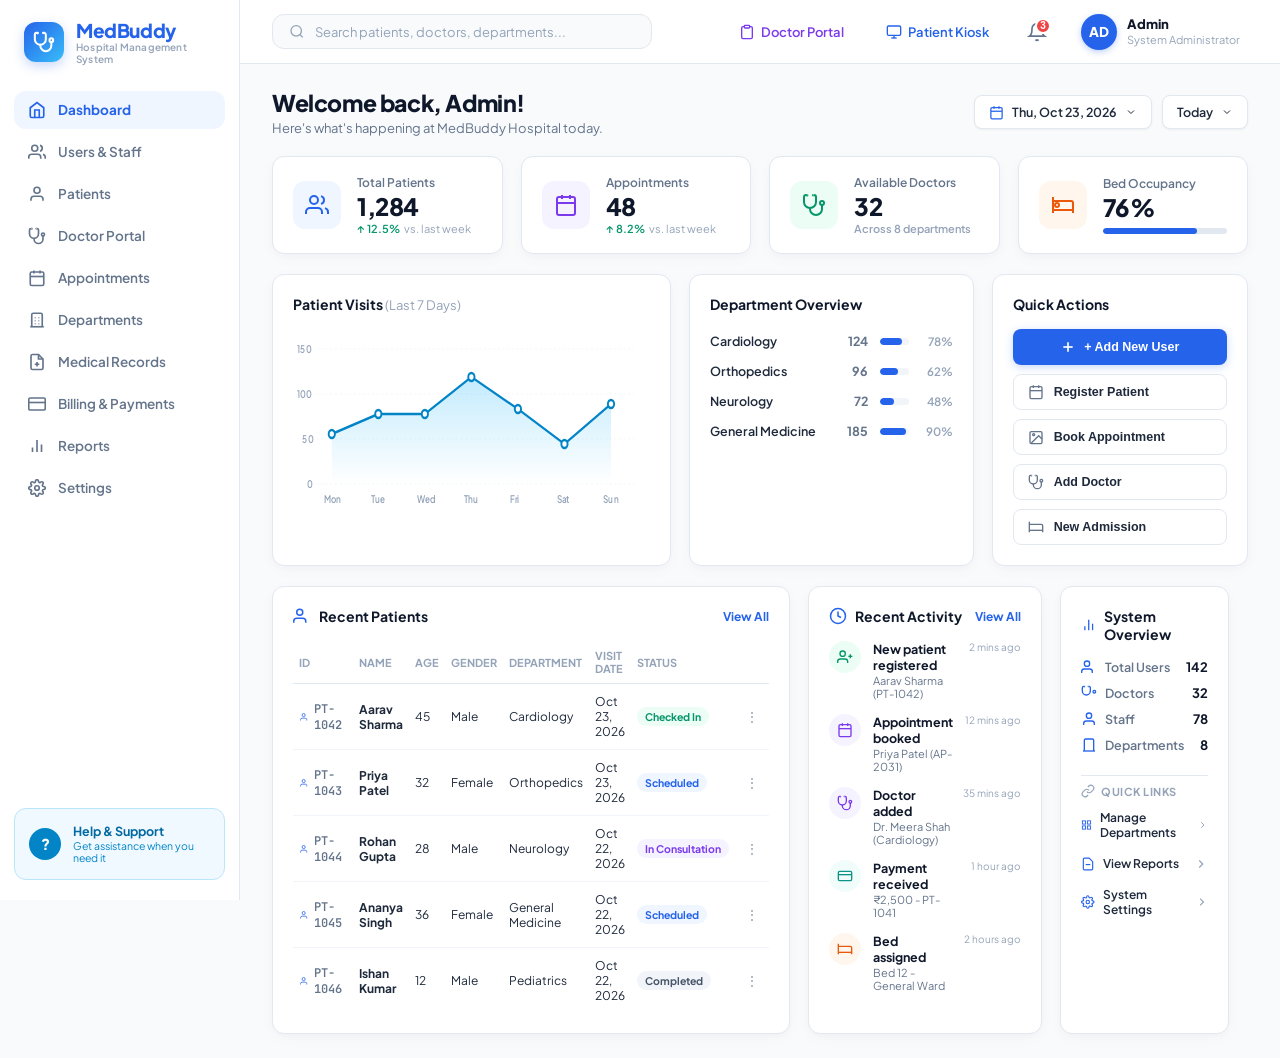
==== admin.html @ 756b8601 "Add files via upload" ====
<!DOCTYPE html>
<html lang="en">
<head>
  <meta charset="UTF-8">
  <meta name="viewport" content="width=device-width, initial-scale=1.0">
  <title>MedBuddy - Hospital Management System | Admin Dashboard</title>
  <link rel="preconnect" href="https://fonts.googleapis.com">
  <link rel="preconnect" href="https://fonts.gstatic.com" crossorigin>
  <link href="https://fonts.googleapis.com/css2?family=Plus+Jakarta+Sans:wght@400;500;600;700;800&family=JetBrains+Mono:wght@500;600&display=swap" rel="stylesheet">
  <link rel="stylesheet" href="admin.css">
</head>
<body>

  <!-- ==========================================================================
       Left Navigation Sidebar
       ========================================================================== -->
  <aside class="admin-sidebar">
    <div>
      <!-- Brand Logo Header -->
      <a href="login.html" class="admin-brand" style="text-decoration: none; color: inherit;" title="Return to Portal Login">
        <div class="brand-logo-box">
          <svg viewBox="0 0 24 24" fill="none" stroke="currentColor" stroke-width="2.2" stroke-linecap="round" stroke-linejoin="round">
            <path d="M4.8 2.3A.3.3 0 1 0 5 2H4a2 2 0 0 0-2 2v5a6 6 0 0 0 6 6v0a6 6 0 0 0 6-6V4a2 2 0 0 0-2-2h-1a.2.2 0 1 0 .3.3"></path>
            <path d="M8 15v1a6 6 0 0 0 6 6v0a6 6 0 0 0 6-6v-4"></path>
            <circle cx="20" cy="10" r="2"></circle>
          </svg>
        </div>
        <div class="brand-text">
          <h1>MedBuddy</h1>
          <p>Hospital Management System</p>
        </div>
      </a>

      <!-- Navigation Links -->
      <ul class="sidebar-nav-list">
        <li>
          <a href="#" class="sidebar-nav-item active">
            <svg viewBox="0 0 24 24" fill="none" stroke="currentColor">
              <path d="M3 9l9-7 9 7v11a2 2 0 0 1-2 2H5a2 2 0 0 1-2-2z"></path>
              <polyline points="9 22 9 12 15 12 15 22"></polyline>
            </svg>
            <span>Dashboard</span>
          </a>
        </li>
        <li>
          <a href="#" class="sidebar-nav-item" onclick="openQuickModal('addUser')">
            <svg viewBox="0 0 24 24" fill="none" stroke="currentColor">
              <path d="M17 21v-2a4 4 0 0 0-4-4H5a4 4 0 0 0-4 4v2"></path>
              <circle cx="9" cy="7" r="4"></circle>
              <path d="M23 21v-2a4 4 0 0 0-3-3.87"></path>
              <path d="M16 3.13a4 4 0 0 1 0 7.75"></path>
            </svg>
            <span>Users & Staff</span>
          </a>
        </li>
        <li>
          <a href="#" class="sidebar-nav-item" onclick="openQuickModal('registerPatient')">
            <svg viewBox="0 0 24 24" fill="none" stroke="currentColor">
              <path d="M20 21v-2a4 4 0 0 0-4-4H8a4 4 0 0 0-4 4v2"></path>
              <circle cx="12" cy="7" r="4"></circle>
            </svg>
            <span>Patients</span>
          </a>
        </li>
        <li>
          <a href="doctor.html" class="sidebar-nav-item" title="Open Doctor Clinical Workspace">
            <svg viewBox="0 0 24 24" fill="none" stroke="currentColor">
              <path d="M4.8 2.3A.3.3 0 1 0 5 2H4a2 2 0 0 0-2 2v5a6 6 0 0 0 6 6v0a6 6 0 0 0 6-6V4a2 2 0 0 0-2-2h-1a.2.2 0 1 0 .3.3"></path>
              <path d="M8 15v1a6 6 0 0 0 6 6v0a6 6 0 0 0 6-6v-4"></path>
              <circle cx="20" cy="10" r="2"></circle>
            </svg>
            <span>Doctor Portal</span>
          </a>
        </li>
        <li>
          <a href="#" class="sidebar-nav-item" onclick="openQuickModal('bookAppointment')">
            <svg viewBox="0 0 24 24" fill="none" stroke="currentColor">
              <rect x="3" y="4" width="18" height="18" rx="2" ry="2"></rect>
              <line x1="16" y1="2" x2="16" y2="6"></line>
              <line x1="8" y1="2" x2="8" y2="6"></line>
              <line x1="3" y1="10" x2="21" y2="10"></line>
            </svg>
            <span>Appointments</span>
          </a>
        </li>
        <li>
          <a href="#" class="sidebar-nav-item">
            <svg viewBox="0 0 24 24" fill="none" stroke="currentColor">
              <path d="M3 21h18"></path>
              <path d="M5 21V5a2 2 0 0 1 2-2h10a2 2 0 0 1 2 2v16"></path>
              <path d="M9 9h1"></path>
              <path d="M9 13h1"></path>
              <path d="M9 17h1"></path>
              <path d="M14 9h1"></path>
              <path d="M14 13h1"></path>
              <path d="M14 17h1"></path>
            </svg>
            <span>Departments</span>
          </a>
        </li>
        <li>
          <a href="#" class="sidebar-nav-item">
            <svg viewBox="0 0 24 24" fill="none" stroke="currentColor">
              <path d="M14 2H6a2 2 0 0 0-2 2v16a2 2 0 0 0 2 2h12a2 2 0 0 0 2-2V8z"></path>
              <polyline points="14 2 14 8 20 8"></polyline>
              <line x1="12" y1="18" x2="12" y2="12"></line>
              <line x1="9" y1="15" x2="15" y2="15"></line>
            </svg>
            <span>Medical Records</span>
          </a>
        </li>
        <li>
          <a href="#" class="sidebar-nav-item">
            <svg viewBox="0 0 24 24" fill="none" stroke="currentColor">
              <rect x="1" y="4" width="22" height="16" rx="2" ry="2"></rect>
              <line x1="1" y1="10" x2="23" y2="10"></line>
            </svg>
            <span>Billing & Payments</span>
          </a>
        </li>
        <li>
          <a href="#" class="sidebar-nav-item">
            <svg viewBox="0 0 24 24" fill="none" stroke="currentColor">
              <line x1="18" y1="20" x2="18" y2="10"></line>
              <line x1="12" y1="20" x2="12" y2="4"></line>
              <line x1="6" y1="20" x2="6" y2="14"></line>
            </svg>
            <span>Reports</span>
          </a>
        </li>
        <li>
          <a href="#" class="sidebar-nav-item">
            <svg viewBox="0 0 24 24" fill="none" stroke="currentColor">
              <circle cx="12" cy="12" r="3"></circle>
              <path d="M19.4 15a1.65 1.65 0 0 0 .33 1.82l.06.06a2 2 0 0 1 0 2.83 2 2 0 0 1-2.83 0l-.06-.06a1.65 1.65 0 0 0-1.82-.33 1.65 1.65 0 0 0-1 1.51V21a2 2 0 0 1-2 2 2 2 0 0 1-2-2v-.09A1.65 1.65 0 0 0 9 19.4a1.65 1.65 0 0 0-1.82.33l-.06.06a2 2 0 0 1-2.83 0 2 2 0 0 1 0-2.83l.06-.06a1.65 1.65 0 0 0 .33-1.82 1.65 1.65 0 0 0-1.51-1H3a2 2 0 0 1-2-2 2 2 0 0 1 2-2h.09A1.65 1.65 0 0 0 4.6 9a1.65 1.65 0 0 0-.33-1.82l-.06-.06a2 2 0 0 1 0-2.83 2 2 0 0 1 2.83 0l.06.06a1.65 1.65 0 0 0 1.82.33H9a1.65 1.65 0 0 0 1-1.51V3a2 2 0 0 1 2-2 2 2 0 0 1 2 2v.09a1.65 1.65 0 0 0 1 1.51 1.65 1.65 0 0 0 1.82-.33l.06-.06a2 2 0 0 1 2.83 0 2 2 0 0 1 0 2.83l-.06.06a1.65 1.65 0 0 0-.33 1.82V9a1.65 1.65 0 0 0 1.51 1H21a2 2 0 0 1 2 2 2 2 0 0 1-2 2h-.09a1.65 1.65 0 0 0-1.51 1z"></path>
            </svg>
            <span>Settings</span>
          </a>
        </li>
      </ul>
    </div>

    <!-- Bottom Help & Support Card -->
    <div class="sidebar-help-card" onclick="showToast('Help Desk connected. Support available 24/7.')">
      <div class="help-icon-circle">?</div>
      <div class="help-text">
        <h4>Help & Support</h4>
        <p>Get assistance when you need it</p>
      </div>
    </div>
  </aside>

  <!-- ==========================================================================
       Main Dashboard Content Area
       ========================================================================== -->
  <div class="admin-main-wrapper">

    <!-- Top Sticky Header Bar -->
    <header class="admin-header">
      <!-- Search Input -->
      <div class="header-search-bar">
        <svg viewBox="0 0 24 24" fill="none" stroke="currentColor" stroke-width="2">
          <circle cx="11" cy="11" r="8"></circle>
          <line x1="21" y1="21" x2="16.65" y2="16.65"></line>
        </svg>
        <input type="text" class="header-search-input" id="headerSearchInput" placeholder="Search patients, doctors, departments...">
      </div>

      <!-- Right Header Actions -->
      <div class="header-right-actions">
        <!-- Doctor Portal Link -->
        <a href="doctor.html" class="notification-bell-btn" style="width: auto; padding: 0 12px; gap: 6px; border-radius: 8px; text-decoration: none; font-size: 13px; font-weight: 600; color: #7c3aed;" title="Switch to Doctor Clinical Workspace">
          <svg width="16" height="16" viewBox="0 0 24 24" fill="none" stroke="currentColor" stroke-width="2">
            <path stroke-linecap="round" stroke-linejoin="round" d="M16 4h2a2 2 0 0 1 2 2v14a2 2 0 0 1-2 2H6a2 2 0 0 1-2-2V6a2 2 0 0 1 2-2h2"></path>
            <rect x="8" y="2" width="8" height="4" rx="1" ry="1"></rect>
          </svg>
          <span>Doctor Portal</span>
        </a>

        <!-- Patient Kiosk Link -->
        <a href="index.html" class="notification-bell-btn" style="width: auto; padding: 0 12px; gap: 6px; border-radius: 8px; text-decoration: none; font-size: 13px; font-weight: 600; color: #2563eb;" title="Switch to Patient Smart Triage Kiosk">
          <svg width="16" height="16" viewBox="0 0 24 24" fill="none" stroke="currentColor" stroke-width="2">
            <rect x="2" y="3" width="20" height="14" rx="2" ry="2"></rect>
            <line x1="8" y1="21" x2="16" y2="21"></line>
            <line x1="12" y1="17" x2="12" y2="21"></line>
          </svg>
          <span>Patient Kiosk</span>
        </a>

        <!-- Notification Bell -->
        <button class="notification-bell-btn" title="3 New Hospital Notifications" onclick="showToast('You have 3 unread emergency hospital alerts.')">
          <svg width="20" height="20" viewBox="0 0 24 24" fill="none" stroke="currentColor" stroke-width="2">
            <path d="M18 8A6 6 0 0 0 6 8c0 7-3 9-3 9h18s-3-2-3-9"></path>
            <path d="M13.73 21a2 2 0 0 1-3.46 0"></path>
          </svg>
          <span class="bell-badge">3</span>
        </button>

        <!-- Admin Profile Pill -->
        <div class="admin-profile-pill" id="adminProfilePill" onclick="toggleProfileDropdown()">
          <div class="admin-avatar">AD</div>
          <div class="admin-profile-info">
            <div class="admin-name">Admin</div>
            <div class="admin-role">System Administrator</div>
          </div>

          <!-- Profile Dropdown Menu -->
          <div class="profile-dropdown-menu" id="profileDropdownMenu">
            <div class="dropdown-item" onclick="launchPatientKiosk()">
              <svg width="15" height="15" viewBox="0 0 24 24" fill="none" stroke="#2563eb" stroke-width="2">
                <rect x="2" y="3" width="20" height="14" rx="2" ry="2"></rect>
                <line x1="8" y1="21" x2="16" y2="21"></line>
                <line x1="12" y1="17" x2="12" y2="21"></line>
              </svg>
              <span>Launch Patient Kiosk</span>
            </div>
            <div class="dropdown-item" onclick="showToast('Opening Administrator Profile settings.')">
              <svg width="15" height="15" viewBox="0 0 24 24" fill="none" stroke="currentColor" stroke-width="2">
                <path d="M20 21v-2a4 4 0 0 0-4-4H8a4 4 0 0 0-4 4v2"></path>
                <circle cx="12" cy="7" r="4"></circle>
              </svg>
              <span>My Profile</span>
            </div>
            <div class="dropdown-divider"></div>
            <div class="dropdown-item" style="color: #ef4444;" onclick="logoutAdmin()">
              <svg width="15" height="15" viewBox="0 0 24 24" fill="none" stroke="#ef4444" stroke-width="2">
                <path d="M9 21H5a2 2 0 0 1-2-2V5a2 2 0 0 1 2-2h4"></path>
                <polyline points="16 17 21 12 16 7"></polyline>
                <line x1="21" y1="12" x2="9" y2="12"></line>
              </svg>
              <span>Logout</span>
            </div>
          </div>
        </div>
      </div>
    </header>

    <!-- Admin Content Canvas -->
    <main class="admin-content">

      <!-- Welcome Greeting Row -->
      <div class="welcome-banner-row">
        <div class="welcome-title-group">
          <h2>Welcome back, Admin!</h2>
          <p>Here's what's happening at MedBuddy Hospital today.</p>
        </div>

        <div class="welcome-filters">
          <div class="filter-pill" onclick="showToast('Date range selected: Thu, Oct 23, 2026')">
            <svg width="15" height="15" viewBox="0 0 24 24" fill="none" stroke="#2563eb" stroke-width="2">
              <rect x="3" y="4" width="18" height="18" rx="2" ry="2"></rect>
              <line x1="16" y1="2" x2="16" y2="6"></line>
              <line x1="8" y1="2" x2="8" y2="6"></line>
              <line x1="3" y1="10" x2="21" y2="10"></line>
            </svg>
            <span>Thu, Oct 23, 2026</span>
            <svg width="12" height="12" viewBox="0 0 24 24" fill="none" stroke="currentColor" stroke-width="2">
              <polyline points="6 9 12 15 18 9"></polyline>
            </svg>
          </div>

          <div class="filter-pill" onclick="showToast('Filtered view: Today')">
            <span>Today</span>
            <svg width="12" height="12" viewBox="0 0 24 24" fill="none" stroke="currentColor" stroke-width="2">
              <polyline points="6 9 12 15 18 9"></polyline>
            </svg>
          </div>
        </div>
      </div>

      <!-- ======================================================================
           Row 1: 4 Top KPI Metric Cards
           ====================================================================== -->
      <section class="metrics-cards-grid">
        <!-- Metric Card 1: Total Patients -->
        <div class="metric-card">
          <div class="metric-icon-box blue">
            <svg viewBox="0 0 24 24" fill="none" stroke="currentColor" stroke-width="2">
              <path d="M17 21v-2a4 4 0 0 0-4-4H5a4 4 0 0 0-4 4v2"></path>
              <circle cx="9" cy="7" r="4"></circle>
              <path d="M23 21v-2a4 4 0 0 0-3-3.87"></path>
              <path d="M16 3.13a4 4 0 0 1 0 7.75"></path>
            </svg>
          </div>
          <div class="metric-info">
            <div class="metric-label">Total Patients</div>
            <div class="metric-value">1,284</div>
            <div class="metric-sub positive">
              <span>↑ 12.5%</span>
              <span style="color: var(--text-dim); font-weight: normal;">vs. last week</span>
            </div>
          </div>
        </div>

        <!-- Metric Card 2: Appointments -->
        <div class="metric-card">
          <div class="metric-icon-box purple">
            <svg viewBox="0 0 24 24" fill="none" stroke="currentColor" stroke-width="2">
              <rect x="3" y="4" width="18" height="18" rx="2" ry="2"></rect>
              <line x1="16" y1="2" x2="16" y2="6"></line>
              <line x1="8" y1="2" x2="8" y2="6"></line>
              <line x1="3" y1="10" x2="21" y2="10"></line>
            </svg>
          </div>
          <div class="metric-info">
            <div class="metric-label">Appointments</div>
            <div class="metric-value">48</div>
            <div class="metric-sub positive">
              <span>↑ 8.2%</span>
              <span style="color: var(--text-dim); font-weight: normal;">vs. last week</span>
            </div>
          </div>
        </div>

        <!-- Metric Card 3: Available Doctors -->
        <div class="metric-card">
          <div class="metric-icon-box green">
            <svg viewBox="0 0 24 24" fill="none" stroke="currentColor" stroke-width="2">
              <path d="M4.8 2.3A.3.3 0 1 0 5 2H4a2 2 0 0 0-2 2v5a6 6 0 0 0 6 6v0a6 6 0 0 0 6-6V4a2 2 0 0 0-2-2h-1a.2.2 0 1 0 .3.3"></path>
              <path d="M8 15v1a6 6 0 0 0 6 6v0a6 6 0 0 0 6-6v-4"></path>
              <circle cx="20" cy="10" r="2"></circle>
            </svg>
          </div>
          <div class="metric-info">
            <div class="metric-label">Available Doctors</div>
            <div class="metric-value">32</div>
            <div class="metric-sub neutral">
              <span>Across 8 departments</span>
            </div>
          </div>
        </div>

        <!-- Metric Card 4: Bed Occupancy -->
        <div class="metric-card">
          <div class="metric-icon-box orange">
            <svg viewBox="0 0 24 24" fill="none" stroke="currentColor" stroke-width="2">
              <path d="M2 4v16"></path>
              <path d="M2 8h18a2 2 0 0 1 2 2v10"></path>
              <path d="M2 17h20"></path>
              <circle cx="6" cy="12" r="2"></circle>
            </svg>
          </div>
          <div class="metric-info">
            <div class="metric-label">Bed Occupancy</div>
            <div class="metric-value">76%</div>
            <div class="metric-progress-track">
              <div class="metric-progress-fill" style="width: 76%;"></div>
            </div>
          </div>
        </div>
      </section>

      <!-- ======================================================================
           Row 2: 3 Columns (Patient Visits Chart, Department Overview, Quick Actions)
           ====================================================================== -->
      <section class="middle-dashboard-grid">
        <!-- Column 1: Patient Visits Line Chart -->
        <div class="dashboard-card" style="position: relative;">
          <div class="card-header-row">
            <div class="card-title">Patient Visits <span style="font-weight: normal; color: var(--text-dim); font-size: 13px;">(Last 7 Days)</span></div>
          </div>

          <div class="chart-container">
            <!-- Tooltip -->
            <div id="chartTooltip" style="position: absolute; display: none; background: #0f172a; color: white; padding: 4px 8px; border-radius: 4px; font-size: 11px; font-weight: 700; pointer-events: none; z-index: 10;"></div>

            <svg class="chart-svg" viewBox="0 0 460 180" preserveAspectRatio="none">
              <defs>
                <linearGradient id="chartGradient" x1="0" y1="0" x2="0" y2="1">
                  <stop offset="0%" stop-color="#38bdf8" stop-opacity="0.3"></stop>
                  <stop offset="100%" stop-color="#38bdf8" stop-opacity="0.0"></stop>
                </linearGradient>
              </defs>

              <!-- Grid Lines -->
              <line x1="30" y1="20" x2="440" y2="20" class="chart-grid-line"></line>
              <text x="5" y="24" class="chart-axis-label">150</text>

              <line x1="30" y1="65" x2="440" y2="65" class="chart-grid-line"></line>
              <text x="5" y="69" class="chart-axis-label">100</text>

              <line x1="30" y1="110" x2="440" y2="110" class="chart-grid-line"></line>
              <text x="12" y="114" class="chart-axis-label">50</text>

              <line x1="30" y1="155" x2="440" y2="155" class="chart-grid-line"></line>
              <text x="18" y="159" class="chart-axis-label">0</text>

              <!-- Line Chart Area & Stroke -->
              <!-- Mon(50, 105), Tue(110, 85), Wed(170, 85), Thu(230, 48), Fri(290, 80), Sat(350, 115), Sun(410, 75) -->
              <path class="chart-area" d="M 50 105 L 110 85 L 170 85 L 230 48 L 290 80 L 350 115 L 410 75 L 410 155 L 50 155 Z"></path>
              <path class="chart-line" d="M 50 105 L 110 85 L 170 85 L 230 48 L 290 80 L 350 115 L 410 75"></path>

              <!-- Data Points with Hover Detection -->
              <circle class="chart-point" cx="50" cy="105" r="4" data-day="Mon" data-val="60"></circle>
              <circle class="chart-point" cx="110" cy="85" r="4" data-day="Tue" data-val="75"></circle>
              <circle class="chart-point" cx="170" cy="85" r="4" data-day="Wed" data-val="75"></circle>
              <circle class="chart-point" cx="230" cy="48" r="4" data-day="Thu" data-val="110"></circle>
              <circle class="chart-point" cx="290" cy="80" r="4" data-day="Fri" data-val="80"></circle>
              <circle class="chart-point" cx="350" cy="115" r="4" data-day="Sat" data-val="50"></circle>
              <circle class="chart-point" cx="410" cy="75" r="4" data-day="Sun" data-val="85"></circle>

              <!-- X Axis Labels -->
              <text x="40" y="174" class="chart-axis-label">Mon</text>
              <text x="100" y="174" class="chart-axis-label">Tue</text>
              <text x="160" y="174" class="chart-axis-label">Wed</text>
              <text x="220" y="174" class="chart-axis-label">Thu</text>
              <text x="280" y="174" class="chart-axis-label">Fri</text>
              <text x="340" y="174" class="chart-axis-label">Sat</text>
              <text x="400" y="174" class="chart-axis-label">Sun</text>
            </svg>
          </div>
        </div>

        <!-- Column 2: Department Overview -->
        <div class="dashboard-card">
          <div class="card-header-row">
            <div class="card-title">Department Overview</div>
          </div>
          <div class="dept-list">
            <div class="dept-item">
              <span class="dept-name">Cardiology</span>
              <span class="dept-count">124</span>
              <div class="dept-bar-track">
                <div class="dept-bar-fill" style="width: 78%;"></div>
              </div>
              <span class="dept-percent">78%</span>
            </div>
            <div class="dept-item">
              <span class="dept-name">Orthopedics</span>
              <span class="dept-count">96</span>
              <div class="dept-bar-track">
                <div class="dept-bar-fill" style="width: 62%;"></div>
              </div>
              <span class="dept-percent">62%</span>
            </div>
            <div class="dept-item">
              <span class="dept-name">Neurology</span>
              <span class="dept-count">72</span>
              <div class="dept-bar-track">
                <div class="dept-bar-fill" style="width: 48%;"></div>
              </div>
              <span class="dept-percent">48%</span>
            </div>
            <div class="dept-item">
              <span class="dept-name">General Medicine</span>
              <span class="dept-count">185</span>
              <div class="dept-bar-track">
                <div class="dept-bar-fill" style="width: 90%;"></div>
              </div>
              <span class="dept-percent">90%</span>
            </div>
          </div>
        </div>

        <!-- Column 3: Quick Actions -->
        <div class="dashboard-card">
          <div class="card-header-row">
            <div class="card-title">Quick Actions</div>
          </div>
          <div class="quick-actions-list">
            <button class="btn-action-primary" onclick="openQuickModal('addUser')">
              <svg width="16" height="16" viewBox="0 0 24 24" fill="none" stroke="currentColor" stroke-width="2.5">
                <line x1="12" y1="5" x2="12" y2="19"></line>
                <line x1="5" y1="12" x2="19" y2="12"></line>
              </svg>
              <span>+ Add New User</span>
            </button>
            <button class="btn-action-outline" onclick="openQuickModal('registerPatient')">
              <svg viewBox="0 0 24 24" fill="none" stroke="currentColor" stroke-width="2">
                <rect x="3" y="4" width="18" height="18" rx="2" ry="2"></rect>
                <line x1="16" y1="2" x2="16" y2="6"></line>
                <line x1="8" y1="2" x2="8" y2="6"></line>
                <line x1="3" y1="10" x2="21" y2="10"></line>
              </svg>
              <span>Register Patient</span>
            </button>
            <button class="btn-action-outline" onclick="openQuickModal('bookAppointment')">
              <svg viewBox="0 0 24 24" fill="none" stroke="currentColor" stroke-width="2">
                <rect x="3" y="4" width="18" height="18" rx="2" ry="2"></rect>
                <circle cx="8.5" cy="8.5" r="1.5"></circle>
                <polyline points="21 15 16 10 5 21"></polyline>
              </svg>
              <span>Book Appointment</span>
            </button>
            <button class="btn-action-outline" onclick="openQuickModal('addDoctor')">
              <svg viewBox="0 0 24 24" fill="none" stroke="currentColor" stroke-width="2">
                <path d="M4.8 2.3A.3.3 0 1 0 5 2H4a2 2 0 0 0-2 2v5a6 6 0 0 0 6 6v0a6 6 0 0 0 6-6V4a2 2 0 0 0-2-2h-1a.2.2 0 1 0 .3.3"></path>
                <path d="M8 15v1a6 6 0 0 0 6 6v0a6 6 0 0 0 6-6v-4"></path>
                <circle cx="20" cy="10" r="2"></circle>
              </svg>
              <span>Add Doctor</span>
            </button>
            <button class="btn-action-outline" onclick="openQuickModal('newAdmission')">
              <svg viewBox="0 0 24 24" fill="none" stroke="currentColor" stroke-width="2">
                <path d="M2 4v16"></path>
                <path d="M2 8h18a2 2 0 0 1 2 2v10"></path>
                <path d="M2 17h20"></path>
              </svg>
              <span>New Admission</span>
            </button>
          </div>
        </div>
      </section>

      <!-- ======================================================================
           Row 3: 3 Columns (Recent Patients Table, Recent Activity, System Overview)
           ====================================================================== -->
      <section class="bottom-dashboard-grid">
        <!-- Column 1: Recent Patients Table -->
        <div class="dashboard-card">
          <div class="card-header-row">
            <div class="card-title" style="display:flex; align-items:center; gap:8px;">
              <svg width="18" height="18" viewBox="0 0 24 24" fill="none" stroke="#2563eb" stroke-width="2">
                <path d="M17 21v-2a4 4 0 0 0-4-4H5a4 4 0 0 0-4 4v2"></path>
                <circle cx="9" cy="7" r="4"></circle>
              </svg>
              <span>Recent Patients</span>
            </div>
            <a href="#" class="card-link" onclick="showToast('Viewing all 1,284 hospital records.')">View All</a>
          </div>

          <div style="overflow-x: auto;">
            <table class="patients-table" id="recentPatientsTable">
              <thead>
                <tr>
                  <th>ID</th>
                  <th>Name</th>
                  <th>Age</th>
                  <th>Gender</th>
                  <th>Department</th>
                  <th>Visit Date</th>
                  <th>Status</th>
                  <th></th>
                </tr>
              </thead>
              <tbody>
                <tr>
                  <td>
                    <div class="patient-id-cell">
                      <svg viewBox="0 0 24 24" fill="none" stroke="currentColor" stroke-width="2">
                        <circle cx="12" cy="7" r="4"></circle>
                        <path d="M20 21v-2a4 4 0 0 0-4-4H8a4 4 0 0 0-4 4v2"></path>
                      </svg>
                      <span>PT-1042</span>
                    </div>
                  </td>
                  <td style="font-weight: 700;">Aarav Sharma</td>
                  <td>45</td>
                  <td>Male</td>
                  <td>Cardiology</td>
                  <td>Oct 23, 2026</td>
                  <td><span class="status-badge checked-in">Checked In</span></td>
                  <td><button class="table-action-dots" onclick="showToast('Actions for PT-1042 Aarav Sharma')">⋮</button></td>
                </tr>

                <tr>
                  <td>
                    <div class="patient-id-cell">
                      <svg viewBox="0 0 24 24" fill="none" stroke="currentColor" stroke-width="2">
                        <circle cx="12" cy="7" r="4"></circle>
                        <path d="M20 21v-2a4 4 0 0 0-4-4H8a4 4 0 0 0-4 4v2"></path>
                      </svg>
                      <span>PT-1043</span>
                    </div>
                  </td>
                  <td style="font-weight: 700;">Priya Patel</td>
                  <td>32</td>
                  <td>Female</td>
                  <td>Orthopedics</td>
                  <td>Oct 23, 2026</td>
                  <td><span class="status-badge scheduled">Scheduled</span></td>
                  <td><button class="table-action-dots" onclick="showToast('Actions for PT-1043 Priya Patel')">⋮</button></td>
                </tr>

                <tr>
                  <td>
                    <div class="patient-id-cell">
                      <svg viewBox="0 0 24 24" fill="none" stroke="currentColor" stroke-width="2">
                        <circle cx="12" cy="7" r="4"></circle>
                        <path d="M20 21v-2a4 4 0 0 0-4-4H8a4 4 0 0 0-4 4v2"></path>
                      </svg>
                      <span>PT-1044</span>
                    </div>
                  </td>
                  <td style="font-weight: 700;">Rohan Gupta</td>
                  <td>28</td>
                  <td>Male</td>
                  <td>Neurology</td>
                  <td>Oct 22, 2026</td>
                  <td><span class="status-badge consultation">In Consultation</span></td>
                  <td><button class="table-action-dots" onclick="showToast('Actions for PT-1044 Rohan Gupta')">⋮</button></td>
                </tr>

                <tr>
                  <td>
                    <div class="patient-id-cell">
                      <svg viewBox="0 0 24 24" fill="none" stroke="currentColor" stroke-width="2">
                        <circle cx="12" cy="7" r="4"></circle>
                        <path d="M20 21v-2a4 4 0 0 0-4-4H8a4 4 0 0 0-4 4v2"></path>
                      </svg>
                      <span>PT-1045</span>
                    </div>
                  </td>
                  <td style="font-weight: 700;">Ananya Singh</td>
                  <td>36</td>
                  <td>Female</td>
                  <td>General Medicine</td>
                  <td>Oct 22, 2026</td>
                  <td><span class="status-badge scheduled">Scheduled</span></td>
                  <td><button class="table-action-dots" onclick="showToast('Actions for PT-1045 Ananya Singh')">⋮</button></td>
                </tr>

                <tr>
                  <td>
                    <div class="patient-id-cell">
                      <svg viewBox="0 0 24 24" fill="none" stroke="currentColor" stroke-width="2">
                        <circle cx="12" cy="7" r="4"></circle>
                        <path d="M20 21v-2a4 4 0 0 0-4-4H8a4 4 0 0 0-4 4v2"></path>
                      </svg>
                      <span>PT-1046</span>
                    </div>
                  </td>
                  <td style="font-weight: 700;">Ishan Kumar</td>
                  <td>12</td>
                  <td>Male</td>
                  <td>Pediatrics</td>
                  <td>Oct 22, 2026</td>
                  <td><span class="status-badge completed">Completed</span></td>
                  <td><button class="table-action-dots" onclick="showToast('Actions for PT-1046 Ishan Kumar')">⋮</button></td>
                </tr>
              </tbody>
            </table>
          </div>
        </div>

        <!-- Column 2: Recent Activity -->
        <div class="dashboard-card">
          <div class="card-header-row">
            <div class="card-title" style="display:flex; align-items:center; gap:8px;">
              <svg width="18" height="18" viewBox="0 0 24 24" fill="none" stroke="#2563eb" stroke-width="2">
                <circle cx="12" cy="12" r="10"></circle>
                <polyline points="12 6 12 12 16 14"></polyline>
              </svg>
              <span>Recent Activity</span>
            </div>
            <a href="#" class="card-link" onclick="showToast('Loading full system activity audit log.')">View All</a>
          </div>

          <div class="activity-feed-list">
            <!-- Event 1 -->
            <div class="activity-feed-item">
              <div class="activity-icon-circle green">
                <svg viewBox="0 0 24 24" fill="none" stroke="currentColor" stroke-width="2">
                  <path d="M16 21v-2a4 4 0 0 0-4-4H5a4 4 0 0 0-4 4v2"></path>
                  <circle cx="8.5" cy="7" r="4"></circle>
                  <line x1="20" y1="8" x2="20" y2="14"></line>
                  <line x1="23" y1="11" x2="17" y2="11"></line>
                </svg>
              </div>
              <div class="activity-details">
                <div class="activity-action-title">New patient registered</div>
                <div class="activity-subtext">Aarav Sharma (PT-1042)</div>
              </div>
              <div class="activity-time">2 mins ago</div>
            </div>

            <!-- Event 2 -->
            <div class="activity-feed-item">
              <div class="activity-icon-circle purple">
                <svg viewBox="0 0 24 24" fill="none" stroke="currentColor" stroke-width="2">
                  <rect x="3" y="4" width="18" height="18" rx="2" ry="2"></rect>
                  <line x1="16" y1="2" x2="16" y2="6"></line>
                  <line x1="8" y1="2" x2="8" y2="6"></line>
                  <line x1="3" y1="10" x2="21" y2="10"></line>
                </svg>
              </div>
              <div class="activity-details">
                <div class="activity-action-title">Appointment booked</div>
                <div class="activity-subtext">Priya Patel (AP-2031)</div>
              </div>
              <div class="activity-time">12 mins ago</div>
            </div>

            <!-- Event 3 -->
            <div class="activity-feed-item">
              <div class="activity-icon-circle purple">
                <svg viewBox="0 0 24 24" fill="none" stroke="currentColor" stroke-width="2">
                  <path d="M4.8 2.3A.3.3 0 1 0 5 2H4a2 2 0 0 0-2 2v5a6 6 0 0 0 6 6v0a6 6 0 0 0 6-6V4a2 2 0 0 0-2-2h-1a.2.2 0 1 0 .3.3"></path>
                  <path d="M8 15v1a6 6 0 0 0 6 6v0a6 6 0 0 0 6-6v-4"></path>
                  <circle cx="20" cy="10" r="2"></circle>
                </svg>
              </div>
              <div class="activity-details">
                <div class="activity-action-title">Doctor added</div>
                <div class="activity-subtext">Dr. Meera Shah (Cardiology)</div>
              </div>
              <div class="activity-time">35 mins ago</div>
            </div>

            <!-- Event 4 -->
            <div class="activity-feed-item">
              <div class="activity-icon-circle teal">
                <svg viewBox="0 0 24 24" fill="none" stroke="currentColor" stroke-width="2">
                  <rect x="2" y="5" width="20" height="14" rx="2"></rect>
                  <line x1="2" y1="10" x2="22" y2="10"></line>
                </svg>
              </div>
              <div class="activity-details">
                <div class="activity-action-title">Payment received</div>
                <div class="activity-subtext">₹2,500 - PT-1041</div>
              </div>
              <div class="activity-time">1 hour ago</div>
            </div>

            <!-- Event 5 -->
            <div class="activity-feed-item">
              <div class="activity-icon-circle orange">
                <svg viewBox="0 0 24 24" fill="none" stroke="currentColor" stroke-width="2">
                  <path d="M2 4v16"></path>
                  <path d="M2 8h18a2 2 0 0 1 2 2v10"></path>
                  <path d="M2 17h20"></path>
                </svg>
              </div>
              <div class="activity-details">
                <div class="activity-action-title">Bed assigned</div>
                <div class="activity-subtext">Bed 12 - General Ward</div>
              </div>
              <div class="activity-time">2 hours ago</div>
            </div>
          </div>
        </div>

        <!-- Column 3: System Overview -->
        <div class="dashboard-card">
          <div class="card-header-row">
            <div class="card-title" style="display:flex; align-items:center; gap:8px;">
              <svg width="18" height="18" viewBox="0 0 24 24" fill="none" stroke="#2563eb" stroke-width="2">
                <line x1="18" y1="20" x2="18" y2="10"></line>
                <line x1="12" y1="20" x2="12" y2="4"></line>
                <line x1="6" y1="20" x2="6" y2="14"></line>
              </svg>
              <span>System Overview</span>
            </div>
          </div>

          <div class="system-metrics-list">
            <div class="system-metric-row">
              <div class="system-metric-label">
                <svg viewBox="0 0 24 24" fill="none" stroke="currentColor" stroke-width="2">
                  <path d="M17 21v-2a4 4 0 0 0-4-4H5a4 4 0 0 0-4 4v2"></path>
                  <circle cx="9" cy="7" r="4"></circle>
                </svg>
                <span>Total Users</span>
              </div>
              <div class="system-metric-val">142</div>
            </div>

            <div class="system-metric-row">
              <div class="system-metric-label">
                <svg viewBox="0 0 24 24" fill="none" stroke="currentColor" stroke-width="2">
                  <path d="M4.8 2.3A.3.3 0 1 0 5 2H4a2 2 0 0 0-2 2v5a6 6 0 0 0 6 6v0a6 6 0 0 0 6-6V4a2 2 0 0 0-2-2h-1a.2.2 0 1 0 .3.3"></path>
                  <circle cx="20" cy="10" r="2"></circle>
                </svg>
                <span>Doctors</span>
              </div>
              <div class="system-metric-val">32</div>
            </div>

            <div class="system-metric-row">
              <div class="system-metric-label">
                <svg viewBox="0 0 24 24" fill="none" stroke="currentColor" stroke-width="2">
                  <path d="M20 21v-2a4 4 0 0 0-4-4H8a4 4 0 0 0-4 4v2"></path>
                  <circle cx="12" cy="7" r="4"></circle>
                </svg>
                <span>Staff</span>
              </div>
              <div class="system-metric-val">78</div>
            </div>

            <div class="system-metric-row">
              <div class="system-metric-label">
                <svg viewBox="0 0 24 24" fill="none" stroke="currentColor" stroke-width="2">
                  <path d="M3 21h18"></path>
                  <path d="M5 21V5a2 2 0 0 1 2-2h10a2 2 0 0 1 2 2v16"></path>
                </svg>
                <span>Departments</span>
              </div>
              <div class="system-metric-val">8</div>
            </div>
          </div>

          <div class="system-divider"></div>

          <!-- Quick Links -->
          <div class="quick-links-group">
            <div class="quick-links-title">
              <svg viewBox="0 0 24 24" fill="none" stroke="currentColor" stroke-width="2">
                <path d="M10 13a5 5 0 0 0 7.54.54l3-3a5 5 0 0 0-7.07-7.07l-1.72 1.71"></path>
                <path d="M14 11a5 5 0 0 0-7.54-.54l-3 3a5 5 0 0 0 7.07 7.07l1.71-1.71"></path>
              </svg>
              <span>Quick Links</span>
            </div>

            <div class="quick-link-row" onclick="showToast('Navigating to Department Management...')">
              <div style="display:flex; align-items:center; gap:8px;">
                <svg width="15" height="15" viewBox="0 0 24 24" fill="none" stroke="#2563eb" stroke-width="2">
                  <rect x="3" y="3" width="7" height="7"></rect>
                  <rect x="14" y="3" width="7" height="7"></rect>
                  <rect x="14" y="14" width="7" height="7"></rect>
                  <rect x="3" y="14" width="7" height="7"></rect>
                </svg>
                <span>Manage Departments</span>
              </div>
              <svg viewBox="0 0 24 24" fill="none" stroke="currentColor" stroke-width="2">
                <polyline points="9 18 15 12 9 6"></polyline>
              </svg>
            </div>

            <div class="quick-link-row" onclick="showToast('Generating clinical audit reports...')">
              <div style="display:flex; align-items:center; gap:8px;">
                <svg width="15" height="15" viewBox="0 0 24 24" fill="none" stroke="#2563eb" stroke-width="2">
                  <path d="M14 2H6a2 2 0 0 0-2 2v16a2 2 0 0 0 2 2h12a2 2 0 0 0 2-2V8z"></path>
                  <line x1="16" y1="13" x2="8" y2="13"></line>
                </svg>
                <span>View Reports</span>
              </div>
              <svg viewBox="0 0 24 24" fill="none" stroke="currentColor" stroke-width="2">
                <polyline points="9 18 15 12 9 6"></polyline>
              </svg>
            </div>

            <div class="quick-link-row" onclick="showToast('Opening MedBuddy System Settings...')">
              <div style="display:flex; align-items:center; gap:8px;">
                <svg width="15" height="15" viewBox="0 0 24 24" fill="none" stroke="#2563eb" stroke-width="2">
                  <circle cx="12" cy="12" r="3"></circle>
                  <path d="M19.4 15a1.65 1.65 0 0 0 .33 1.82l.06.06a2 2 0 0 1 0 2.83 2 2 0 0 1-2.83 0l-.06-.06a1.65 1.65 0 0 0-1.82-.33 1.65 1.65 0 0 0-1 1.51V21a2 2 0 0 1-2 2 2 2 0 0 1-2-2v-.09A1.65 1.65 0 0 0 9 19.4a1.65 1.65 0 0 0-1.82.33l-.06.06a2 2 0 0 1-2.83 0 2 2 0 0 1 0-2.83l.06-.06a1.65 1.65 0 0 0 .33-1.82 1.65 1.65 0 0 0-1.51-1H3a2 2 0 0 1-2-2 2 2 0 0 1 2-2h.09A1.65 1.65 0 0 0 4.6 9a1.65 1.65 0 0 0-.33-1.82l-.06-.06a2 2 0 0 1 0-2.83 2 2 0 0 1 2.83 0l.06.06a1.65 1.65 0 0 0 1.82.33H9a1.65 1.65 0 0 0 1-1.51V3a2 2 0 0 1 2-2 2 2 0 0 1 2 2v.09a1.65 1.65 0 0 0 1 1.51 1.65 1.65 0 0 0 1.82-.33l.06-.06a2 2 0 0 1 2.83 0 2 2 0 0 1 0 2.83l-.06.06a1.65 1.65 0 0 0-.33 1.82V9a1.65 1.65 0 0 0 1.51 1H21a2 2 0 0 1 2 2 2 2 0 0 1-2 2h-.09a1.65 1.65 0 0 0-1.51 1z"></path>
                </svg>
                <span>System Settings</span>
              </div>
              <svg viewBox="0 0 24 24" fill="none" stroke="currentColor" stroke-width="2">
                <polyline points="9 18 15 12 9 6"></polyline>
              </svg>
            </div>
          </div>
        </div>
      </section>
    </main>
  </div>

  <!-- ==========================================================================
       Interactive Quick Action Modal
       ========================================================================== -->
  <div class="admin-modal-overlay" id="quickActionModal">
    <div class="admin-modal-card">
      <div class="admin-modal-header">
        <h3 id="quickModalTitle">Quick Action</h3>
        <button class="admin-modal-close" onclick="closeQuickModal()">✕</button>
      </div>
      <div class="admin-modal-body">
        <div id="quickModalDynamicFields"></div>
        <div style="display:flex; justify-content:flex-end; gap:10px; margin-top:10px;">
          <button style="background:transparent; border:1px solid #e2e8f0; padding:8px 16px; border-radius:6px; cursor:pointer;" onclick="closeQuickModal()">Cancel</button>
          <button class="btn-action-primary" style="padding:8px 18px;" onclick="submitQuickAction()">Save & Record</button>
        </div>
      </div>
    </div>
  </div>

  <!-- Toast Container -->
  <div id="adminToastContainer" style="position:fixed; bottom:24px; right:24px; z-index:200; display:flex; flex-direction:column; gap:8px;"></div>

  <!-- Interactive JavaScript Engine -->
  <script src="admin.js"></script>
</body>
</html>
---- admin.css ----
/* ==========================================================================
   MedBuddy Hospital Management System - Admin Dashboard Styling
   Pixel-accurate styling matching the modern clinical white theme
   ========================================================================== */

:root {
  --bg-page: #f8fafc;
  --bg-card: #ffffff;
  --bg-sidebar: #ffffff;
  --bg-hover: #f1f5f9;

  --color-primary: #2563eb;
  --color-primary-light: #eff6ff;
  --color-primary-hover: #1d4ed8;

  --color-purple: #7c3aed;
  --color-purple-light: #f5f3ff;

  --color-emerald: #059669;
  --color-emerald-light: #ecfdf5;

  --color-orange: #ea580c;
  --color-orange-light: #fff7ed;

  --color-teal: #0d9488;
  --color-teal-light: #f0fdfa;

  --text-title: #0f172a;
  --text-main: #1e293b;
  --text-muted: #64748b;
  --text-dim: #94a3b8;

  --border-color: #e2e8f0;
  --border-light: #f1f5f9;

  --radius-sm: 8px;
  --radius-md: 12px;
  --radius-lg: 16px;
  --radius-full: 9999px;

  --shadow-subtle: 0 1px 3px rgba(15, 23, 42, 0.04), 0 1px 2px rgba(15, 23, 42, 0.02);
  --shadow-card: 0 4px 16px -2px rgba(15, 23, 42, 0.04), 0 2px 6px -1px rgba(15, 23, 42, 0.02);
  --shadow-hover: 0 10px 25px -3px rgba(15, 23, 42, 0.08);

  --transition: all 0.2s cubic-bezier(0.4, 0, 0.2, 1);
}

* {
  box-sizing: border-box;
  margin: 0;
  padding: 0;
}

body {
  font-family: 'Plus Jakarta Sans', -apple-system, BlinkMacSystemFont, sans-serif;
  background-color: var(--bg-page);
  color: var(--text-main);
  min-height: 100vh;
  display: flex;
  overflow-x: hidden;
}

/* ==========================================================================
   Left Navigation Sidebar
   ========================================================================== */
.admin-sidebar {
  width: 240px;
  background-color: var(--bg-sidebar);
  border-right: 1px solid var(--border-color);
  display: flex;
  flex-direction: column;
  justify-content: space-between;
  padding: 20px 14px;
  position: fixed;
  top: 0;
  bottom: 0;
  left: 0;
  z-index: 40;
}

.admin-brand {
  display: flex;
  align-items: center;
  gap: 12px;
  padding: 0 10px 20px 10px;
}
.brand-logo-box {
  width: 40px;
  height: 40px;
  border-radius: var(--radius-md);
  background: linear-gradient(135deg, #2563eb, #38bdf8);
  display: flex;
  align-items: center;
  justify-content: center;
  box-shadow: 0 4px 12px rgba(37, 99, 235, 0.25);
  flex-shrink: 0;
}
.brand-logo-box svg {
  width: 22px;
  height: 22px;
  stroke: white;
}
.brand-text h1 {
  font-size: 19px;
  font-weight: 800;
  color: var(--color-primary);
  line-height: 1.1;
  letter-spacing: -0.4px;
}
.brand-text p {
  font-size: 10px;
  font-weight: 600;
  color: var(--text-dim);
  letter-spacing: 0.2px;
}

.sidebar-nav-list {
  list-style: none;
  display: flex;
  flex-direction: column;
  gap: 4px;
  margin-top: 6px;
}
.sidebar-nav-item {
  display: flex;
  align-items: center;
  gap: 12px;
  padding: 10px 14px;
  border-radius: var(--radius-md);
  color: var(--text-muted);
  font-size: 13.5px;
  font-weight: 600;
  cursor: pointer;
  transition: var(--transition);
  text-decoration: none;
}
.sidebar-nav-item:hover {
  background-color: var(--bg-hover);
  color: var(--text-title);
  transform: translateX(2px);
}
.sidebar-nav-item.active {
  background-color: var(--color-primary-light);
  color: var(--color-primary);
  font-weight: 700;
}
.sidebar-nav-item svg {
  width: 18px;
  height: 18px;
  stroke-width: 2.2;
}

.sidebar-help-card {
  background: #f0f9ff;
  border: 1px solid #bae6fd;
  border-radius: var(--radius-md);
  padding: 14px;
  display: flex;
  align-items: center;
  gap: 12px;
  cursor: pointer;
  transition: var(--transition);
}
.sidebar-help-card:hover {
  background: #e0f2fe;
}
.help-icon-circle {
  width: 32px;
  height: 32px;
  border-radius: 50%;
  background: #0284c7;
  color: white;
  display: flex;
  align-items: center;
  justify-content: center;
  font-weight: 800;
  font-size: 15px;
  flex-shrink: 0;
}
.help-text h4 {
  font-size: 12.5px;
  font-weight: 700;
  color: #0369a1;
}
.help-text p {
  font-size: 10.5px;
  color: #0284c7;
  line-height: 1.2;
  margin-top: 1px;
}

/* ==========================================================================
   Admin Main Wrapper
   ========================================================================== */
.admin-main-wrapper {
  margin-left: 240px;
  flex: 1;
  display: flex;
  flex-direction: column;
  min-height: 100vh;
}

/* Top Header Bar */
.admin-header {
  background-color: var(--bg-sidebar);
  border-bottom: 1px solid var(--border-color);
  height: 64px;
  display: flex;
  align-items: center;
  justify-content: space-between;
  padding: 0 32px;
  position: sticky;
  top: 0;
  z-index: 30;
}

.header-search-bar {
  display: flex;
  align-items: center;
  gap: 10px;
  background: var(--bg-page);
  border: 1px solid var(--border-color);
  border-radius: var(--radius-md);
  padding: 8px 16px;
  width: 380px;
  transition: var(--transition);
}
.header-search-bar:focus-within {
  border-color: var(--color-primary);
  background: #ffffff;
  box-shadow: 0 0 0 3px rgba(37, 99, 235, 0.1);
}
.header-search-bar svg {
  width: 17px;
  height: 17px;
  color: var(--text-dim);
}
.header-search-input {
  border: none;
  background: transparent;
  outline: none;
  font-family: inherit;
  font-size: 13px;
  color: var(--text-main);
  width: 100%;
}
.header-search-input::placeholder {
  color: var(--text-dim);
}

.header-right-actions {
  display: flex;
  align-items: center;
  gap: 18px;
}

.notification-bell-btn {
  position: relative;
  background: transparent;
  border: none;
  cursor: pointer;
  color: var(--text-muted);
  width: 36px;
  height: 36px;
  border-radius: 50%;
  display: flex;
  align-items: center;
  justify-content: center;
  transition: var(--transition);
}
.notification-bell-btn:hover {
  background: var(--bg-hover);
  color: var(--text-title);
}
.bell-badge {
  position: absolute;
  top: 4px;
  right: 4px;
  background: #ef4444;
  color: white;
  font-size: 10px;
  font-weight: 800;
  width: 16px;
  height: 16px;
  border-radius: 50%;
  display: flex;
  align-items: center;
  justify-content: center;
  border: 2px solid white;
}

.admin-profile-pill {
  display: flex;
  align-items: center;
  gap: 10px;
  cursor: pointer;
  padding: 4px 8px;
  border-radius: var(--radius-full);
  transition: var(--transition);
  position: relative;
}
.admin-profile-pill:hover {
  background: var(--bg-hover);
}
.admin-avatar {
  width: 36px;
  height: 36px;
  border-radius: 50%;
  background: var(--color-primary);
  color: white;
  font-weight: 800;
  font-size: 13.5px;
  display: flex;
  align-items: center;
  justify-content: center;
  box-shadow: 0 2px 6px rgba(37, 99, 235, 0.3);
}
.admin-profile-info {
  text-align: left;
}
.admin-name {
  font-size: 13px;
  font-weight: 800;
  color: var(--text-title);
  line-height: 1.2;
}
.admin-role {
  font-size: 11px;
  color: var(--text-dim);
}

/* Profile Dropdown Menu */
.profile-dropdown-menu {
  position: absolute;
  top: 100%;
  right: 0;
  margin-top: 8px;
  background: #ffffff;
  border: 1px solid var(--border-color);
  border-radius: var(--radius-md);
  width: 200px;
  box-shadow: var(--shadow-hover);
  display: none;
  flex-direction: column;
  padding: 6px;
  z-index: 50;
}
.profile-dropdown-menu.open {
  display: flex;
}
.dropdown-item {
  padding: 8px 12px;
  font-size: 12.5px;
  font-weight: 600;
  color: var(--text-main);
  border-radius: var(--radius-sm);
  display: flex;
  align-items: center;
  gap: 8px;
  text-decoration: none;
  cursor: pointer;
}
.dropdown-item:hover {
  background: var(--bg-hover);
  color: var(--color-primary);
}
.dropdown-divider {
  height: 1px;
  background: var(--border-color);
  margin: 4px 0;
}

/* ==========================================================================
   Admin Dashboard Content Canvas
   ========================================================================== */
.admin-content {
  padding: 24px 32px;
  display: flex;
  flex-direction: column;
  gap: 20px;
}

/* Welcome Section */
.welcome-banner-row {
  display: flex;
  align-items: center;
  justify-content: space-between;
}
.welcome-title-group h2 {
  font-size: 23px;
  font-weight: 800;
  color: var(--text-title);
  letter-spacing: -0.4px;
}
.welcome-title-group p {
  font-size: 13px;
  color: var(--text-muted);
  margin-top: 3px;
}

.welcome-filters {
  display: flex;
  align-items: center;
  gap: 10px;
}
.filter-pill {
  background: #ffffff;
  border: 1px solid var(--border-color);
  border-radius: var(--radius-sm);
  padding: 8px 14px;
  font-size: 12.5px;
  font-weight: 600;
  color: var(--text-main);
  display: flex;
  align-items: center;
  gap: 8px;
  cursor: pointer;
  box-shadow: var(--shadow-subtle);
  transition: var(--transition);
}
.filter-pill:hover {
  border-color: var(--color-primary);
}

/* ==========================================================================
   Row 1: 4 Top KPI Metric Cards
   ========================================================================== */
.metrics-cards-grid {
  display: grid;
  grid-template-columns: repeat(4, 1fr);
  gap: 18px;
}

.metric-card {
  background: #ffffff;
  border: 1px solid var(--border-color);
  border-radius: var(--radius-md);
  padding: 18px 20px;
  display: flex;
  align-items: center;
  gap: 16px;
  box-shadow: var(--shadow-card);
  transition: var(--transition);
}
.metric-card:hover {
  transform: translateY(-2px);
  box-shadow: var(--shadow-hover);
}

.metric-icon-box {
  width: 48px;
  height: 48px;
  border-radius: var(--radius-md);
  display: flex;
  align-items: center;
  justify-content: center;
  flex-shrink: 0;
}
.metric-icon-box svg {
  width: 24px;
  height: 24px;
}
.metric-icon-box.blue {
  background: var(--color-primary-light);
  color: var(--color-primary);
}
.metric-icon-box.purple {
  background: var(--color-purple-light);
  color: var(--color-purple);
}
.metric-icon-box.green {
  background: var(--color-emerald-light);
  color: var(--color-emerald);
}
.metric-icon-box.orange {
  background: var(--color-orange-light);
  color: var(--color-orange);
}

.metric-info {
  flex: 1;
}
.metric-label {
  font-size: 12px;
  font-weight: 600;
  color: var(--text-muted);
}
.metric-value {
  font-size: 24px;
  font-weight: 800;
  color: var(--text-title);
  letter-spacing: -0.5px;
  margin: 1px 0;
}
.metric-sub {
  font-size: 11px;
  font-weight: 600;
  display: flex;
  align-items: center;
  gap: 4px;
}
.metric-sub.positive {
  color: var(--color-emerald);
}
.metric-sub.neutral {
  color: var(--text-dim);
}

/* Bed occupancy progress bar */
.metric-progress-track {
  width: 100%;
  height: 6px;
  background: #e2e8f0;
  border-radius: var(--radius-full);
  overflow: hidden;
  margin-top: 6px;
}
.metric-progress-fill {
  height: 100%;
  background: var(--color-primary);
  border-radius: var(--radius-full);
}

/* ==========================================================================
   Row 2: 3 Columns (Patient Visits Chart, Department Overview, Quick Actions)
   ========================================================================== */
.middle-dashboard-grid {
  display: grid;
  grid-template-columns: 1.4fr 1fr 0.9fr;
  gap: 18px;
}

.dashboard-card {
  background: #ffffff;
  border: 1px solid var(--border-color);
  border-radius: var(--radius-md);
  padding: 20px;
  box-shadow: var(--shadow-card);
  display: flex;
  flex-direction: column;
}
.card-header-row {
  display: flex;
  align-items: center;
  justify-content: space-between;
  margin-bottom: 16px;
}
.card-title {
  font-size: 14px;
  font-weight: 700;
  color: var(--text-title);
}

/* Patient Visits Line Chart */
.chart-container {
  position: relative;
  width: 100%;
  height: 180px;
}
.chart-svg {
  width: 100%;
  height: 100%;
  overflow: visible;
}
.chart-grid-line {
  stroke: #f1f5f9;
  stroke-dasharray: 3,3;
}
.chart-axis-label {
  font-size: 10.5px;
  fill: #94a3b8;
  font-weight: 600;
}
.chart-line {
  fill: none;
  stroke: #0284c7;
  stroke-width: 2.5;
  stroke-linecap: round;
  stroke-linejoin: round;
}
.chart-area {
  fill: url(#chartGradient);
}
.chart-point {
  fill: #ffffff;
  stroke: #0284c7;
  stroke-width: 2.5;
  cursor: pointer;
  transition: var(--transition);
}
.chart-point:hover {
  r: 6;
  fill: #0284c7;
  stroke: #ffffff;
}

/* Department Overview List */
.dept-list {
  display: flex;
  flex-direction: column;
  gap: 14px;
  margin-top: 4px;
}
.dept-item {
  display: flex;
  align-items: center;
  gap: 12px;
}
.dept-name {
  width: 110px;
  font-size: 12.5px;
  font-weight: 600;
  color: var(--text-main);
  white-space: nowrap;
}
.dept-count {
  width: 36px;
  font-size: 12.5px;
  font-weight: 700;
  color: var(--text-muted);
  text-align: right;
}
.dept-bar-track {
  flex: 1;
  height: 7px;
  background: #f1f5f9;
  border-radius: var(--radius-full);
  overflow: hidden;
}
.dept-bar-fill {
  height: 100%;
  background: var(--color-primary);
  border-radius: var(--radius-full);
}
.dept-percent {
  width: 32px;
  font-size: 11.5px;
  font-weight: 600;
  color: var(--text-dim);
  text-align: right;
}

/* Quick Actions Stack */
.quick-actions-list {
  display: flex;
  flex-direction: column;
  gap: 9px;
}
.btn-action-primary {
  background: var(--color-primary);
  color: white;
  border: none;
  border-radius: var(--radius-sm);
  padding: 10px 14px;
  font-size: 12.5px;
  font-weight: 700;
  display: flex;
  align-items: center;
  justify-content: center;
  gap: 8px;
  cursor: pointer;
  transition: var(--transition);
  box-shadow: 0 2px 8px rgba(37, 99, 235, 0.25);
}
.btn-action-primary:hover {
  background: var(--color-primary-hover);
}

.btn-action-outline {
  background: #ffffff;
  color: var(--text-main);
  border: 1px solid var(--border-color);
  border-radius: var(--radius-sm);
  padding: 9px 14px;
  font-size: 12.5px;
  font-weight: 600;
  display: flex;
  align-items: center;
  gap: 10px;
  cursor: pointer;
  transition: var(--transition);
}
.btn-action-outline:hover {
  border-color: var(--color-primary);
  color: var(--color-primary);
  background: var(--bg-hover);
}
.btn-action-outline svg {
  width: 16px;
  height: 16px;
  color: var(--text-muted);
}
.btn-action-outline:hover svg {
  color: var(--color-primary);
}

/* ==========================================================================
   Row 3: 3 Columns (Recent Patients Table, Recent Activity, System Overview)
   ========================================================================== */
.bottom-dashboard-grid {
  display: grid;
  grid-template-columns: 1.4fr 1fr 0.9fr;
  gap: 18px;
}

.card-link {
  font-size: 12px;
  font-weight: 700;
  color: var(--color-primary);
  text-decoration: none;
  cursor: pointer;
}
.card-link:hover {
  text-decoration: underline;
}

/* Recent Patients Table */
.patients-table {
  width: 100%;
  border-collapse: collapse;
  font-size: 12px;
}
.patients-table th {
  text-align: left;
  padding: 8px 6px;
  font-size: 11px;
  font-weight: 700;
  color: var(--text-dim);
  text-transform: uppercase;
  border-bottom: 1px solid var(--border-color);
}
.patients-table td {
  padding: 10px 6px;
  color: var(--text-main);
  border-bottom: 1px solid var(--border-light);
  vertical-align: middle;
}
.patients-table tr:last-child td {
  border-bottom: none;
}
.patients-table tr:hover td {
  background-color: #fafbfc;
}

.patient-id-cell {
  display: flex;
  align-items: center;
  gap: 6px;
  font-family: 'JetBrains Mono', monospace;
  font-weight: 600;
  color: var(--text-muted);
}
.patient-id-cell svg {
  width: 14px;
  height: 14px;
  color: var(--color-primary);
}

.status-badge {
  font-size: 10.5px;
  font-weight: 700;
  padding: 3px 8px;
  border-radius: var(--radius-full);
  display: inline-block;
  white-space: nowrap;
}
.status-badge.checked-in {
  background: var(--color-emerald-light);
  color: var(--color-emerald);
}
.status-badge.scheduled {
  background: var(--color-primary-light);
  color: var(--color-primary);
}
.status-badge.consultation {
  background: var(--color-purple-light);
  color: var(--color-purple);
}
.status-badge.completed {
  background: #f1f5f9;
  color: #475569;
}

.table-action-dots {
  background: transparent;
  border: none;
  color: var(--text-dim);
  cursor: pointer;
  font-size: 14px;
  padding: 2px 4px;
  border-radius: 4px;
}
.table-action-dots:hover {
  color: var(--text-title);
  background: var(--bg-hover);
}

/* Recent Activity Feed */
.activity-feed-list {
  display: flex;
  flex-direction: column;
  gap: 14px;
}
.activity-feed-item {
  display: flex;
  align-items: flex-start;
  gap: 12px;
}
.activity-icon-circle {
  width: 32px;
  height: 32px;
  border-radius: 50%;
  display: flex;
  align-items: center;
  justify-content: center;
  flex-shrink: 0;
}
.activity-icon-circle svg {
  width: 16px;
  height: 16px;
}
.activity-icon-circle.green { background: var(--color-emerald-light); color: var(--color-emerald); }
.activity-icon-circle.purple { background: var(--color-purple-light); color: var(--color-purple); }
.activity-icon-circle.teal { background: var(--color-teal-light); color: var(--color-teal); }
.activity-icon-circle.orange { background: var(--color-orange-light); color: var(--color-orange); }

.activity-details {
  flex: 1;
}
.activity-action-title {
  font-size: 12.5px;
  font-weight: 700;
  color: var(--text-title);
}
.activity-subtext {
  font-size: 11px;
  color: var(--text-muted);
  margin-top: 1px;
}
.activity-time {
  font-size: 10px;
  color: var(--text-dim);
  white-space: nowrap;
}

/* System Overview Stack */
.system-metrics-list {
  display: flex;
  flex-direction: column;
  gap: 10px;
  margin-bottom: 14px;
}
.system-metric-row {
  display: flex;
  align-items: center;
  justify-content: space-between;
  font-size: 12.5px;
}
.system-metric-label {
  display: flex;
  align-items: center;
  gap: 8px;
  color: var(--text-muted);
  font-weight: 600;
}
.system-metric-label svg {
  width: 16px;
  height: 16px;
  color: var(--color-primary);
}
.system-metric-val {
  font-size: 13px;
  font-weight: 700;
  color: var(--text-title);
}

.system-divider {
  height: 1px;
  background: var(--border-color);
  margin: 8px 0;
}

.quick-links-group {
  display: flex;
  flex-direction: column;
  gap: 8px;
}
.quick-links-title {
  font-size: 11px;
  font-weight: 700;
  color: var(--text-dim);
  text-transform: uppercase;
  letter-spacing: 0.5px;
  display: flex;
  align-items: center;
  gap: 6px;
}
.quick-links-title svg {
  width: 14px;
  height: 14px;
}
.quick-link-row {
  display: flex;
  align-items: center;
  justify-content: space-between;
  font-size: 12px;
  font-weight: 600;
  color: var(--text-main);
  text-decoration: none;
  padding: 4px 0;
  cursor: pointer;
  transition: var(--transition);
}
.quick-link-row:hover {
  color: var(--color-primary);
  transform: translateX(2px);
}
.quick-link-row svg {
  width: 14px;
  height: 14px;
  color: var(--text-dim);
}

/* ==========================================================================
   Modals Common Styling for Admin Quick Actions
   ========================================================================== */
.admin-modal-overlay {
  position: fixed;
  inset: 0;
  background: rgba(15, 23, 42, 0.5);
  backdrop-filter: blur(4px);
  z-index: 100;
  display: none;
  align-items: center;
  justify-content: center;
  padding: 20px;
}
.admin-modal-overlay.open {
  display: flex;
}
.admin-modal-card {
  background: #ffffff;
  border-radius: var(--radius-lg);
  width: 100%;
  max-width: 500px;
  box-shadow: 0 20px 40px rgba(0, 0, 0, 0.15);
  overflow: hidden;
  animation: modal-pop 0.2s ease-out;
}
@keyframes modal-pop {
  from { opacity: 0; transform: scale(0.96); }
  to { opacity: 1; transform: scale(1); }
}
.admin-modal-header {
  padding: 18px 24px;
  border-bottom: 1px solid var(--border-color);
  display: flex;
  align-items: center;
  justify-content: space-between;
}
.admin-modal-header h3 {
  font-size: 16px;
  font-weight: 800;
  color: var(--text-title);
}
.admin-modal-close {
  background: transparent;
  border: none;
  font-size: 18px;
  color: var(--text-muted);
  cursor: pointer;
}
.admin-modal-body {
  padding: 24px;
  display: flex;
  flex-direction: column;
  gap: 14px;
}
.form-group {
  display: flex;
  flex-direction: column;
  gap: 6px;
}
.form-group label {
  font-size: 12px;
  font-weight: 700;
  color: var(--text-main);
}
.form-control {
  border: 1px solid var(--border-color);
  border-radius: var(--radius-sm);
  padding: 9px 12px;
  font-size: 13px;
  outline: none;
  font-family: inherit;
  transition: var(--transition);
}
.form-control:focus {
  border-color: var(--color-primary);
  box-shadow: 0 0 0 3px rgba(37, 99, 235, 0.1);
}
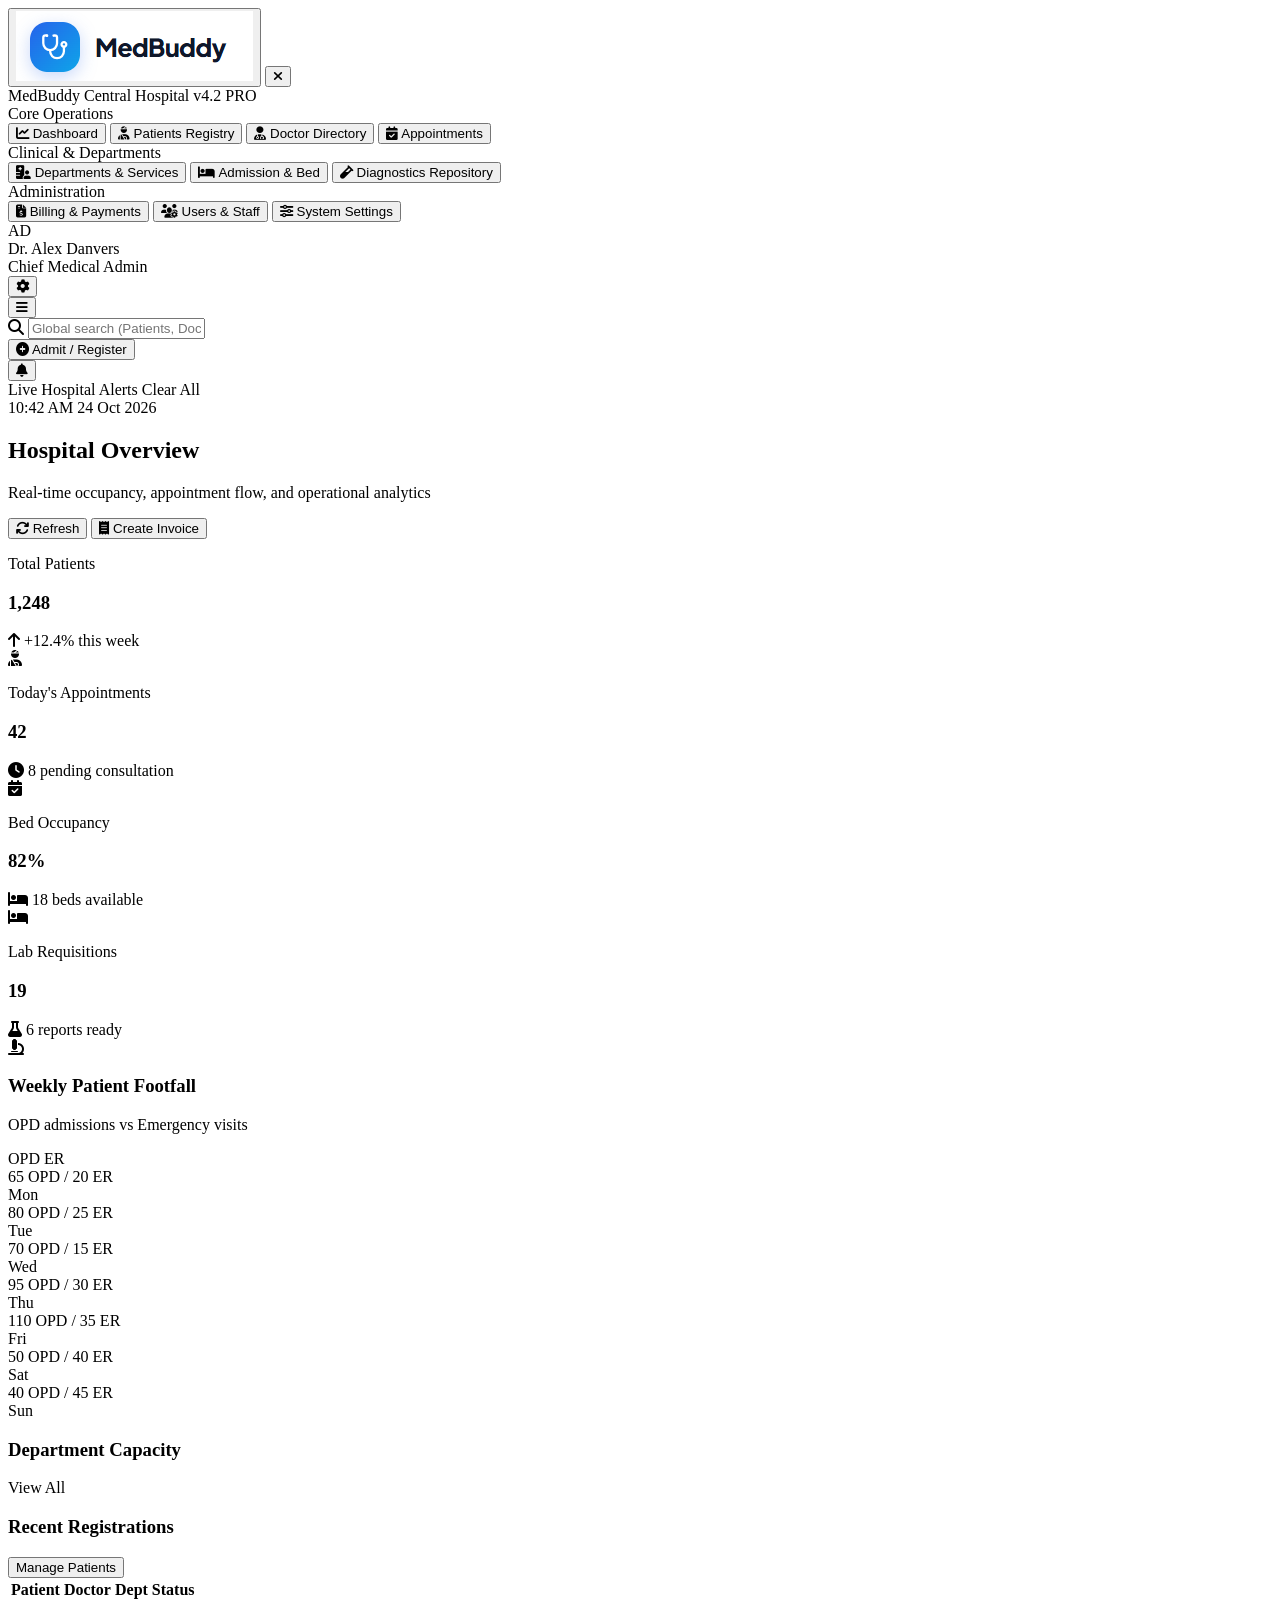
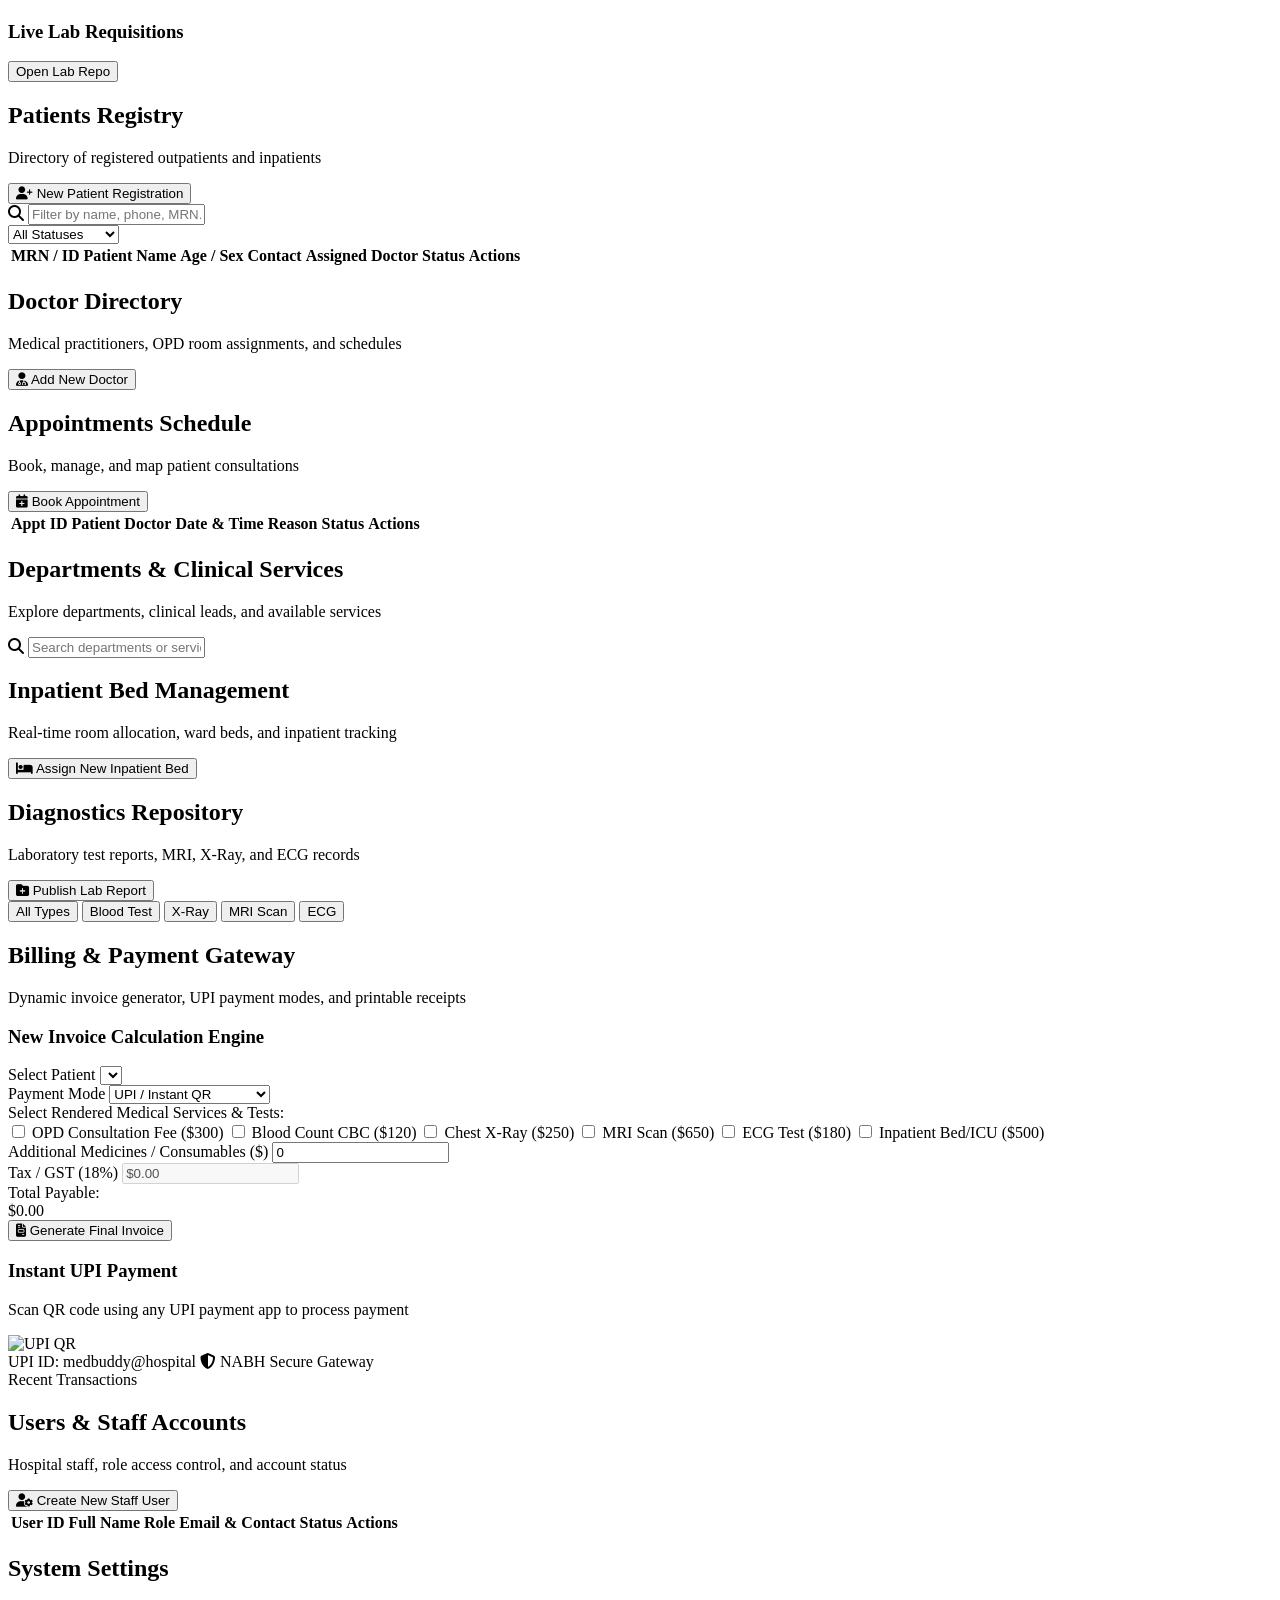
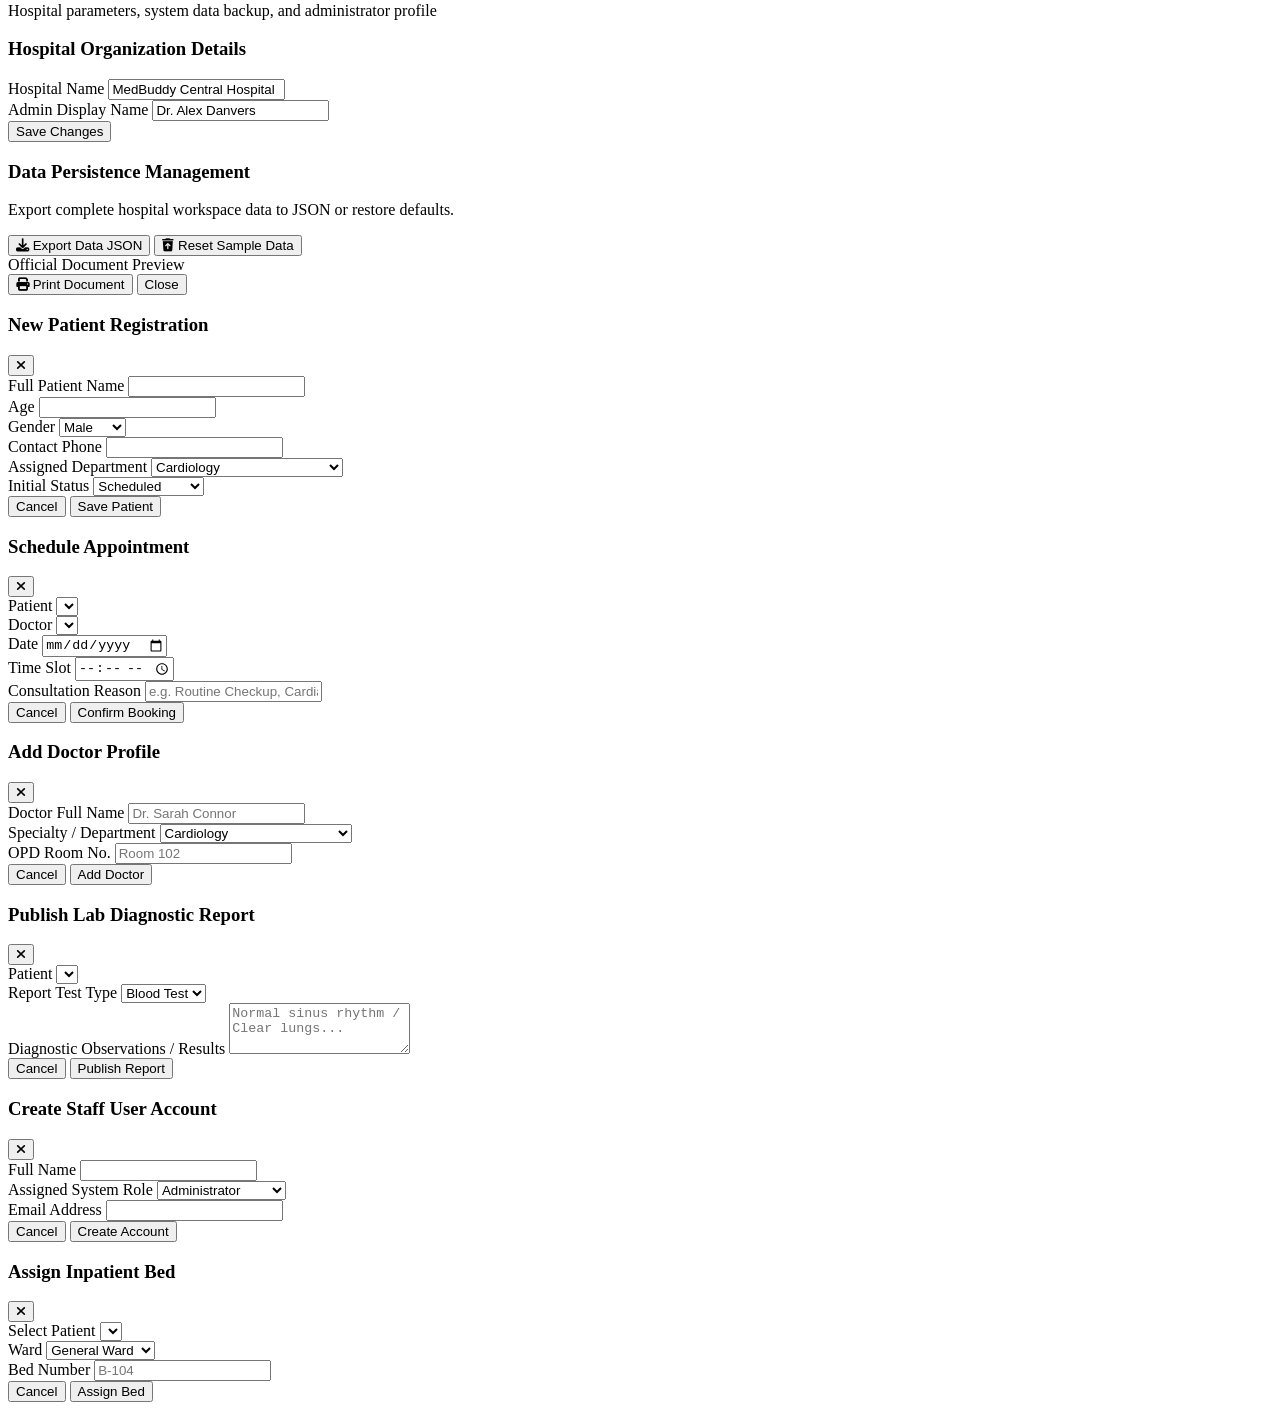
==== commit 6901655c: "Add files via upload" ====
--- a/admin.html
+++ b/admin.html
@@ -3,873 +3,987 @@
 <head>
   <meta charset="UTF-8">
   <meta name="viewport" content="width=device-width, initial-scale=1.0">
-  <title>MedBuddy - Hospital Management System | Admin Dashboard</title>
-  <link rel="preconnect" href="https://fonts.googleapis.com">
-  <link rel="preconnect" href="https://fonts.gstatic.com" crossorigin>
-  <link href="https://fonts.googleapis.com/css2?family=Plus+Jakarta+Sans:wght@400;500;600;700;800&family=JetBrains+Mono:wght@500;600&display=swap" rel="stylesheet">
-  <link rel="stylesheet" href="admin.css">
+  <title>MedBuddy - Hospital Management System</title>
+  <link rel="icon" type="image/png" href="[data-uri]">
+  <!-- Tailwind CSS CDN -->
+  <script src="https://cdn.tailwindcss.com"></script>
+  <!-- Google Fonts: Plus Jakarta Sans -->
+  <link rel="stylesheet" href="https://fonts.googleapis.com/css2?family=Plus+Jakarta+Sans:wght@300;400;500;600;700;800&display=swap">
+  <!-- FontAwesome Icons -->
+  <link rel="stylesheet" href="https://cdnjs.cloudflare.com/ajax/libs/font-awesome/6.4.0/css/all.min.css">
+  <script>
+    tailwind.config = {
+      theme: {
+        extend: {
+          fontFamily: {
+            sans: ['"Plus Jakarta Sans"', 'sans-serif'],
+          },
+          colors: {
+            medblue: {
+              50: '#f0f7ff',
+              100: '#e0effe',
+              500: '#0284c7',
+              600: '#026597',
+              700: '#0369a1',
+              900: '#0c4a6e',
+            },
+            medteal: {
+              500: '#0d9488',
+              600: '#0f766e',
+            }
+          }
+        }
+      }
+    }
+  </script>
+    <link rel="stylesheet" href="medbuddy.css">
 </head>
-<body>
-
-  <!-- ==========================================================================
-       Left Navigation Sidebar
-       ========================================================================== -->
-  <aside class="admin-sidebar">
-    <div>
-      <!-- Brand Logo Header -->
-      <a href="login.html" class="admin-brand" style="text-decoration: none; color: inherit;" title="Return to Portal Login">
-        <div class="brand-logo-box">
-          <svg viewBox="0 0 24 24" fill="none" stroke="currentColor" stroke-width="2.2" stroke-linecap="round" stroke-linejoin="round">
-            <path d="M4.8 2.3A.3.3 0 1 0 5 2H4a2 2 0 0 0-2 2v5a6 6 0 0 0 6 6v0a6 6 0 0 0 6-6V4a2 2 0 0 0-2-2h-1a.2.2 0 1 0 .3.3"></path>
-            <path d="M8 15v1a6 6 0 0 0 6 6v0a6 6 0 0 0 6-6v-4"></path>
-            <circle cx="20" cy="10" r="2"></circle>
-          </svg>
-        </div>
-        <div class="brand-text">
-          <h1>MedBuddy</h1>
-          <p>Hospital Management System</p>
-        </div>
-      </a>
-
-      <!-- Navigation Links -->
-      <ul class="sidebar-nav-list">
-        <li>
-          <a href="#" class="sidebar-nav-item active">
-            <svg viewBox="0 0 24 24" fill="none" stroke="currentColor">
-              <path d="M3 9l9-7 9 7v11a2 2 0 0 1-2 2H5a2 2 0 0 1-2-2z"></path>
-              <polyline points="9 22 9 12 15 12 15 22"></polyline>
-            </svg>
-            <span>Dashboard</span>
-          </a>
-        </li>
-        <li>
-          <a href="#" class="sidebar-nav-item" onclick="openQuickModal('addUser')">
-            <svg viewBox="0 0 24 24" fill="none" stroke="currentColor">
-              <path d="M17 21v-2a4 4 0 0 0-4-4H5a4 4 0 0 0-4 4v2"></path>
-              <circle cx="9" cy="7" r="4"></circle>
-              <path d="M23 21v-2a4 4 0 0 0-3-3.87"></path>
-              <path d="M16 3.13a4 4 0 0 1 0 7.75"></path>
-            </svg>
-            <span>Users & Staff</span>
-          </a>
-        </li>
-        <li>
-          <a href="#" class="sidebar-nav-item" onclick="openQuickModal('registerPatient')">
-            <svg viewBox="0 0 24 24" fill="none" stroke="currentColor">
-              <path d="M20 21v-2a4 4 0 0 0-4-4H8a4 4 0 0 0-4 4v2"></path>
-              <circle cx="12" cy="7" r="4"></circle>
-            </svg>
-            <span>Patients</span>
-          </a>
-        </li>
-        <li>
-          <a href="doctor.html" class="sidebar-nav-item" title="Open Doctor Clinical Workspace">
-            <svg viewBox="0 0 24 24" fill="none" stroke="currentColor">
-              <path d="M4.8 2.3A.3.3 0 1 0 5 2H4a2 2 0 0 0-2 2v5a6 6 0 0 0 6 6v0a6 6 0 0 0 6-6V4a2 2 0 0 0-2-2h-1a.2.2 0 1 0 .3.3"></path>
-              <path d="M8 15v1a6 6 0 0 0 6 6v0a6 6 0 0 0 6-6v-4"></path>
-              <circle cx="20" cy="10" r="2"></circle>
-            </svg>
-            <span>Doctor Portal</span>
-          </a>
-        </li>
-        <li>
-          <a href="#" class="sidebar-nav-item" onclick="openQuickModal('bookAppointment')">
-            <svg viewBox="0 0 24 24" fill="none" stroke="currentColor">
-              <rect x="3" y="4" width="18" height="18" rx="2" ry="2"></rect>
-              <line x1="16" y1="2" x2="16" y2="6"></line>
-              <line x1="8" y1="2" x2="8" y2="6"></line>
-              <line x1="3" y1="10" x2="21" y2="10"></line>
-            </svg>
-            <span>Appointments</span>
-          </a>
-        </li>
-        <li>
-          <a href="#" class="sidebar-nav-item">
-            <svg viewBox="0 0 24 24" fill="none" stroke="currentColor">
-              <path d="M3 21h18"></path>
-              <path d="M5 21V5a2 2 0 0 1 2-2h10a2 2 0 0 1 2 2v16"></path>
-              <path d="M9 9h1"></path>
-              <path d="M9 13h1"></path>
-              <path d="M9 17h1"></path>
-              <path d="M14 9h1"></path>
-              <path d="M14 13h1"></path>
-              <path d="M14 17h1"></path>
-            </svg>
-            <span>Departments</span>
-          </a>
-        </li>
-        <li>
-          <a href="#" class="sidebar-nav-item">
-            <svg viewBox="0 0 24 24" fill="none" stroke="currentColor">
-              <path d="M14 2H6a2 2 0 0 0-2 2v16a2 2 0 0 0 2 2h12a2 2 0 0 0 2-2V8z"></path>
-              <polyline points="14 2 14 8 20 8"></polyline>
-              <line x1="12" y1="18" x2="12" y2="12"></line>
-              <line x1="9" y1="15" x2="15" y2="15"></line>
-            </svg>
-            <span>Medical Records</span>
-          </a>
-        </li>
-        <li>
-          <a href="#" class="sidebar-nav-item">
-            <svg viewBox="0 0 24 24" fill="none" stroke="currentColor">
-              <rect x="1" y="4" width="22" height="16" rx="2" ry="2"></rect>
-              <line x1="1" y1="10" x2="23" y2="10"></line>
-            </svg>
-            <span>Billing & Payments</span>
-          </a>
-        </li>
-        <li>
-          <a href="#" class="sidebar-nav-item">
-            <svg viewBox="0 0 24 24" fill="none" stroke="currentColor">
-              <line x1="18" y1="20" x2="18" y2="10"></line>
-              <line x1="12" y1="20" x2="12" y2="4"></line>
-              <line x1="6" y1="20" x2="6" y2="14"></line>
-            </svg>
-            <span>Reports</span>
-          </a>
-        </li>
-        <li>
-          <a href="#" class="sidebar-nav-item">
-            <svg viewBox="0 0 24 24" fill="none" stroke="currentColor">
-              <circle cx="12" cy="12" r="3"></circle>
-              <path d="M19.4 15a1.65 1.65 0 0 0 .33 1.82l.06.06a2 2 0 0 1 0 2.83 2 2 0 0 1-2.83 0l-.06-.06a1.65 1.65 0 0 0-1.82-.33 1.65 1.65 0 0 0-1 1.51V21a2 2 0 0 1-2 2 2 2 0 0 1-2-2v-.09A1.65 1.65 0 0 0 9 19.4a1.65 1.65 0 0 0-1.82.33l-.06.06a2 2 0 0 1-2.83 0 2 2 0 0 1 0-2.83l.06-.06a1.65 1.65 0 0 0 .33-1.82 1.65 1.65 0 0 0-1.51-1H3a2 2 0 0 1-2-2 2 2 0 0 1 2-2h.09A1.65 1.65 0 0 0 4.6 9a1.65 1.65 0 0 0-.33-1.82l-.06-.06a2 2 0 0 1 0-2.83 2 2 0 0 1 2.83 0l.06.06a1.65 1.65 0 0 0 1.82.33H9a1.65 1.65 0 0 0 1-1.51V3a2 2 0 0 1 2-2 2 2 0 0 1 2 2v.09a1.65 1.65 0 0 0 1 1.51 1.65 1.65 0 0 0 1.82-.33l.06-.06a2 2 0 0 1 2.83 0 2 2 0 0 1 0 2.83l-.06.06a1.65 1.65 0 0 0-.33 1.82V9a1.65 1.65 0 0 0 1.51 1H21a2 2 0 0 1 2 2 2 2 0 0 1-2 2h-.09a1.65 1.65 0 0 0-1.51 1z"></path>
-            </svg>
-            <span>Settings</span>
-          </a>
-        </li>
-      </ul>
+<body class="bg-slate-50 text-slate-800 antialiased selection:bg-sky-500 selection:text-white">
+
+  <!-- MAIN WRAPPER -->
+  <div id="app" class="min-h-screen flex flex-col md:flex-row overflow-x-hidden">
+
+    <!-- SIDEBAR - Clean Light Theme -->
+    <aside id="sidebar" class="w-full md:w-64 md:min-w-64 bg-white border-r border-slate-200 text-slate-700 flex-shrink-0 flex flex-col justify-between transition-all duration-300 shadow-sm z-20">
+      <div>
+        <!-- BRAND LOGO HEADER: preserved compact top-left branding -->
+        <div class="px-3 py-3 border-b border-slate-100 flex items-center justify-between gap-2 min-h-[76px] bg-white">
+          <button type="button" class="flex items-center justify-start flex-1 min-w-0 p-0 m-0 bg-transparent border-0 cursor-pointer" onclick="switchTab('dashboard')" aria-label="MedBuddy home">
+            <img src="[data-uri]" alt="MedBuddy" class="block w-full max-w-[205px] h-auto max-h-[56px] object-contain object-left flex-shrink-0" />
+          </button>
+          <button id="sidebarToggle" class="md:hidden flex-shrink-0 text-slate-400 hover:text-slate-600 p-1" onclick="toggleSidebar()" aria-label="Close navigation">
+            <i class="fa-solid fa-xmark text-xl"></i>
+          </button>
+        </div>
+
+        <!-- QUICK SWITCHER BADGE -->
+        <div class="px-4 py-2.5 bg-slate-50/80 border-b border-slate-100 flex items-center justify-between text-xs text-slate-500">
+          <span class="flex items-center gap-2">
+            <span class="w-2 h-2 rounded-full bg-emerald-500 animate-pulse"></span>
+            <span id="hospitalNameDisplay" class="font-medium text-slate-700">MedBuddy Central Hospital</span>
+          </span>
+          <span class="bg-sky-50 text-sky-600 font-semibold px-2 py-0.5 rounded text-[10px] border border-sky-200">v4.2 PRO</span>
+        </div>
+
+        <!-- NAVIGATION LINKS -->
+        <nav class="p-3 space-y-1 text-sm overflow-y-auto max-h-[calc(100vh-180px)]">
+          <div class="text-[10px] font-bold uppercase tracking-wider text-slate-400 px-3 pt-2 pb-1">Core Operations</div>
+          <button onclick="switchTab('dashboard')" class="nav-btn w-full flex items-center space-x-3 px-3 py-2.5 rounded-xl hover:bg-slate-100 transition text-left" data-tab="dashboard">
+            <i class="fa-solid fa-chart-line text-sky-500 w-5 text-center"></i>
+            <span class="font-medium">Dashboard</span>
+          </button>
+          <button onclick="switchTab('patients')" class="nav-btn w-full flex items-center space-x-3 px-3 py-2.5 rounded-xl hover:bg-slate-100 transition text-left" data-tab="patients">
+            <i class="fa-solid fa-user-injured text-emerald-500 w-5 text-center"></i>
+            <span class="font-medium">Patients Registry</span>
+          </button>
+          <button onclick="switchTab('doctors')" class="nav-btn w-full flex items-center space-x-3 px-3 py-2.5 rounded-xl hover:bg-slate-100 transition text-left" data-tab="doctors">
+            <i class="fa-solid fa-user-md text-indigo-500 w-5 text-center"></i>
+            <span class="font-medium">Doctor Directory</span>
+          </button>
+          <button onclick="switchTab('appointments')" class="nav-btn w-full flex items-center space-x-3 px-3 py-2.5 rounded-xl hover:bg-slate-100 transition text-left" data-tab="appointments">
+            <i class="fa-solid fa-calendar-check text-purple-500 w-5 text-center"></i>
+            <span class="font-medium">Appointments</span>
+          </button>
+
+          <div class="text-[10px] font-bold uppercase tracking-wider text-slate-400 px-3 pt-4 pb-1">Clinical & Departments</div>
+          <button onclick="switchTab('departments')" class="nav-btn w-full flex items-center space-x-3 px-3 py-2.5 rounded-xl hover:bg-slate-100 transition text-left" data-tab="departments">
+            <i class="fa-solid fa-hospital-user text-amber-500 w-5 text-center"></i>
+            <span class="font-medium">Departments & Services</span>
+          </button>
+          <button onclick="switchTab('admissions')" class="nav-btn w-full flex items-center space-x-3 px-3 py-2.5 rounded-xl hover:bg-slate-100 transition text-left" data-tab="admissions">
+            <i class="fa-solid fa-bed text-teal-500 w-5 text-center"></i>
+            <span class="font-medium">Admission & Bed</span>
+          </button>
+          <button onclick="switchTab('diagnostics')" class="nav-btn w-full flex items-center space-x-3 px-3 py-2.5 rounded-xl hover:bg-slate-100 transition text-left" data-tab="diagnostics">
+            <i class="fa-solid fa-vial text-cyan-500 w-5 text-center"></i>
+            <span class="font-medium">Diagnostics Repository</span>
+          </button>
+
+          <div class="text-[10px] font-bold uppercase tracking-wider text-slate-400 px-3 pt-4 pb-1">Administration</div>
+          <button onclick="switchTab('billing')" class="nav-btn w-full flex items-center space-x-3 px-3 py-2.5 rounded-xl hover:bg-slate-100 transition text-left" data-tab="billing">
+            <i class="fa-solid fa-file-invoice-dollar text-emerald-600 w-5 text-center"></i>
+            <span class="font-medium">Billing & Payments</span>
+          </button>
+          <button onclick="switchTab('users')" class="nav-btn w-full flex items-center space-x-3 px-3 py-2.5 rounded-xl hover:bg-slate-100 transition text-left" data-tab="users">
+            <i class="fa-solid fa-users-gear text-blue-500 w-5 text-center"></i>
+            <span class="font-medium">Users & Staff</span>
+          </button>
+          <button onclick="switchTab('settings')" class="nav-btn w-full flex items-center space-x-3 px-3 py-2.5 rounded-xl hover:bg-slate-100 transition text-left" data-tab="settings">
+            <i class="fa-solid fa-sliders text-slate-400 w-5 text-center"></i>
+            <span class="font-medium">System Settings</span>
+          </button>
+        </nav>
+      </div>
+
+      <!-- FOOTER USER PROFILE -->
+      <div class="p-3 border-t border-slate-100 bg-slate-50/50 flex items-center justify-between">
+        <div class="flex items-center space-x-3">
+          <div class="w-9 h-9 rounded-full bg-sky-100 text-sky-700 flex items-center justify-center font-bold text-sm border border-sky-200">
+            <span id="userAvatarText">AD</span>
+          </div>
+          <div class="text-xs overflow-hidden">
+            <div id="sidebarUserName" class="font-semibold text-slate-800 truncate">Dr. Alex Danvers</div>
+            <div id="sidebarUserRole" class="text-slate-500 truncate">Chief Medical Admin</div>
+          </div>
+        </div>
+        <button onclick="switchTab('settings')" title="Account Settings" class="text-slate-400 hover:text-slate-600 p-1.5 rounded-lg hover:bg-slate-200/60 transition">
+          <i class="fa-solid fa-gear"></i>
+        </button>
+      </div>
+    </aside>
+
+    <!-- MAIN CONTENT AREA -->
+    <div class="flex-1 flex flex-col min-w-0 overflow-hidden">
+
+      <!-- TOPBAR -->
+      <header class="bg-white border-b border-slate-200 px-4 py-3 flex items-center justify-between sticky top-0 z-10 shadow-sm">
+        <div class="flex items-center space-x-3">
+          <button onclick="toggleSidebar()" class="md:hidden text-slate-600 hover:text-slate-900 p-2 rounded-lg bg-slate-100">
+            <i class="fa-solid fa-bars text-lg"></i>
+          </button>
+          <div class="relative w-48 sm:w-72">
+            <i class="fa-solid fa-magnifying-glass absolute left-3 top-1/2 -translate-y-1/2 text-slate-400 text-sm"></i>
+            <input type="text" id="globalSearchInput" onkeyup="handleGlobalSearch(this.value)" placeholder="Global search (Patients, Doctors)..." class="w-full pl-9 pr-3 py-1.5 text-xs sm:text-sm bg-slate-50 border border-slate-200 rounded-xl focus:outline-none focus:ring-2 focus:ring-sky-500 focus:bg-white transition">
+            <div id="globalSearchResults" class="hidden absolute top-full left-0 right-0 mt-1 bg-white rounded-xl shadow-xl border border-slate-200 z-50 max-h-72 overflow-y-auto p-2 text-xs space-y-1"></div>
+          </div>
+        </div>
+
+        <div class="flex items-center space-x-2 sm:space-x-4">
+          <!-- QUICK EMERGENCY ACTION -->
+          <button onclick="openModal('patientModal')" class="bg-rose-500 hover:bg-rose-600 text-white font-medium px-3.5 py-1.5 rounded-xl text-xs sm:text-sm flex items-center space-x-1.5 shadow-sm transition">
+            <i class="fa-solid fa-plus-circle"></i>
+            <span class="hidden sm:inline">Admit / Register</span>
+          </button>
+
+          <!-- NOTIFICATION POPOVER TOGGLE -->
+          <div class="relative">
+            <button onclick="toggleNotifications()" class="relative p-2 text-slate-600 hover:text-slate-900 rounded-xl hover:bg-slate-100 transition">
+              <i class="fa-solid fa-bell text-lg"></i>
+              <span id="notifBadge" class="absolute top-1 right-1 w-2.5 h-2.5 bg-rose-500 rounded-full ring-2 ring-white"></span>
+            </button>
+            <div id="notifDropdown" class="hidden absolute right-0 mt-2 w-80 bg-white rounded-xl shadow-2xl border border-slate-200 z-50 p-3 space-y-2">
+              <div class="flex items-center justify-between border-b border-slate-100 pb-2">
+                <span class="font-bold text-xs uppercase tracking-wider text-slate-700">Live Hospital Alerts</span>
+                <span class="text-[10px] text-sky-600 cursor-pointer font-semibold" onclick="clearNotifs()">Clear All</span>
+              </div>
+              <div id="notifList" class="space-y-2 max-h-60 overflow-y-auto text-xs">
+                <!-- Dynamic items -->
+              </div>
+            </div>
+          </div>
+
+          <!-- TIME STAMP -->
+          <div class="hidden lg:flex flex-col text-right">
+            <span id="liveTime" class="text-xs font-bold text-slate-700">10:42 AM</span>
+            <span id="liveDate" class="text-[10px] text-slate-500">24 Oct 2026</span>
+          </div>
+        </div>
+      </header>
+
+      <!-- DYNAMIC WORKSPACE CONTENT -->
+      <main id="mainWorkspace" class="flex-1 overflow-y-auto p-4 sm:p-6 bg-slate-50/50">
+        
+        <!-- DASHBOARD VIEW -->
+        <section id="view-dashboard" class="space-y-6">
+          <div class="flex flex-col sm:flex-row justify-between items-start sm:items-center gap-4">
+            <div>
+              <h1 class="text-2xl font-extrabold text-slate-800">Hospital Overview</h1>
+              <p class="text-xs text-slate-500">Real-time occupancy, appointment flow, and operational analytics</p>
+            </div>
+            <div class="flex items-center gap-2">
+              <button onclick="refreshDashboard()" class="bg-white border border-slate-200 text-slate-700 px-3 py-1.5 rounded-xl text-xs font-semibold hover:bg-slate-50 flex items-center gap-1.5 shadow-sm">
+                <i class="fa-solid fa-arrows-rotate"></i> Refresh
+              </button>
+              <button onclick="switchTab('billing')" class="bg-sky-600 text-white px-3 py-1.5 rounded-xl text-xs font-semibold hover:bg-sky-700 flex items-center gap-1.5 shadow">
+                <i class="fa-solid fa-receipt"></i> Create Invoice
+              </button>
+            </div>
+          </div>
+
+          <!-- KPI METRICS GRID -->
+          <div class="grid grid-cols-1 sm:grid-cols-2 lg:grid-cols-4 gap-4">
+            <div class="bg-white p-4 rounded-2xl shadow-sm border border-slate-200/80 flex items-center justify-between">
+              <div>
+                <p class="text-xs font-semibold text-slate-400 uppercase tracking-wider">Total Patients</p>
+                <h3 id="statTotalPatients" class="text-2xl font-bold text-slate-800 mt-1">1,248</h3>
+                <span class="text-[11px] font-medium text-emerald-600 flex items-center gap-1 mt-1">
+                  <i class="fa-solid fa-arrow-up"></i> +12.4% this week
+                </span>
+              </div>
+              <div class="w-12 h-12 bg-sky-50 text-sky-600 rounded-2xl flex items-center justify-center text-xl border border-sky-100">
+                <i class="fa-solid fa-user-injured"></i>
+              </div>
+            </div>
+
+            <div class="bg-white p-4 rounded-2xl shadow-sm border border-slate-200/80 flex items-center justify-between">
+              <div>
+                <p class="text-xs font-semibold text-slate-400 uppercase tracking-wider">Today's Appointments</p>
+                <h3 id="statTodayAppts" class="text-2xl font-bold text-slate-800 mt-1">42</h3>
+                <span class="text-[11px] font-medium text-amber-600 flex items-center gap-1 mt-1">
+                  <i class="fa-solid fa-clock"></i> 8 pending consultation
+                </span>
+              </div>
+              <div class="w-12 h-12 bg-purple-50 text-purple-600 rounded-2xl flex items-center justify-center text-xl border border-purple-100">
+                <i class="fa-solid fa-calendar-check"></i>
+              </div>
+            </div>
+
+            <div class="bg-white p-4 rounded-2xl shadow-sm border border-slate-200/80 flex items-center justify-between">
+              <div>
+                <p class="text-xs font-semibold text-slate-400 uppercase tracking-wider">Bed Occupancy</p>
+                <h3 id="statBedOccupancy" class="text-2xl font-bold text-slate-800 mt-1">82%</h3>
+                <span class="text-[11px] font-medium text-rose-600 flex items-center gap-1 mt-1">
+                  <i class="fa-solid fa-bed"></i> 18 beds available
+                </span>
+              </div>
+              <div class="w-12 h-12 bg-teal-50 text-teal-600 rounded-2xl flex items-center justify-center text-xl border border-teal-100">
+                <i class="fa-solid fa-bed"></i>
+              </div>
+            </div>
+
+            <div class="bg-white p-4 rounded-2xl shadow-sm border border-slate-200/80 flex items-center justify-between">
+              <div>
+                <p class="text-xs font-semibold text-slate-400 uppercase tracking-wider">Lab Requisitions</p>
+                <h3 id="statLabTests" class="text-2xl font-bold text-slate-800 mt-1">19</h3>
+                <span class="text-[11px] font-medium text-sky-600 flex items-center gap-1 mt-1">
+                  <i class="fa-solid fa-flask"></i> 6 reports ready
+                </span>
+              </div>
+              <div class="w-12 h-12 bg-amber-50 text-amber-600 rounded-2xl flex items-center justify-center text-xl border border-amber-100">
+                <i class="fa-solid fa-microscope"></i>
+              </div>
+            </div>
+          </div>
+
+          <!-- INTERACTIVE VISUAL CHART & DEPT PROGRESS -->
+          <div class="grid grid-cols-1 lg:grid-cols-3 gap-6">
+            <!-- 7-DAY VISITS CHART -->
+            <div class="lg:col-span-2 bg-white p-5 rounded-2xl shadow-sm border border-slate-200/80 flex flex-col justify-between">
+              <div class="flex items-center justify-between mb-4">
+                <div>
+                  <h3 class="font-bold text-slate-800 text-base">Weekly Patient Footfall</h3>
+                  <p class="text-xs text-slate-500">OPD admissions vs Emergency visits</p>
+                </div>
+                <div class="flex items-center space-x-3 text-xs">
+                  <span class="flex items-center gap-1.5"><span class="w-3 h-3 rounded-full bg-sky-500"></span> OPD</span>
+                  <span class="flex items-center gap-1.5"><span class="w-3 h-3 rounded-full bg-emerald-400"></span> ER</span>
+                </div>
+              </div>
+              <!-- CSS Custom Dynamic Bar Visualization -->
+              <div class="h-56 flex items-end justify-between gap-3 pt-6 border-b border-slate-100 pb-2">
+                <div class="flex-1 flex flex-col items-center gap-2 h-full justify-end group cursor-pointer relative">
+                  <div class="absolute -top-8 bg-slate-800 text-white text-[10px] px-2 py-0.5 rounded opacity-0 group-hover:opacity-100 transition">65 OPD / 20 ER</div>
+                  <div class="w-full bg-emerald-400 rounded-t h-[20%] transition-all group-hover:brightness-105"></div>
+                  <div class="w-full bg-sky-500 rounded-b h-[60%] transition-all group-hover:brightness-105"></div>
+                  <span class="text-xs font-semibold text-slate-500 mt-2">Mon</span>
+                </div>
+                <div class="flex-1 flex flex-col items-center gap-2 h-full justify-end group cursor-pointer relative">
+                  <div class="absolute -top-8 bg-slate-800 text-white text-[10px] px-2 py-0.5 rounded opacity-0 group-hover:opacity-100 transition">80 OPD / 25 ER</div>
+                  <div class="w-full bg-emerald-400 rounded-t h-[25%] transition-all group-hover:brightness-105"></div>
+                  <div class="w-full bg-sky-500 rounded-b h-[75%] transition-all group-hover:brightness-105"></div>
+                  <span class="text-xs font-semibold text-slate-500 mt-2">Tue</span>
+                </div>
+                <div class="flex-1 flex flex-col items-center gap-2 h-full justify-end group cursor-pointer relative">
+                  <div class="absolute -top-8 bg-slate-800 text-white text-[10px] px-2 py-0.5 rounded opacity-0 group-hover:opacity-100 transition">70 OPD / 15 ER</div>
+                  <div class="w-full bg-emerald-400 rounded-t h-[15%] transition-all group-hover:brightness-105"></div>
+                  <div class="w-full bg-sky-500 rounded-b h-[68%] transition-all group-hover:brightness-105"></div>
+                  <span class="text-xs font-semibold text-slate-500 mt-2">Wed</span>
+                </div>
+                <div class="flex-1 flex flex-col items-center gap-2 h-full justify-end group cursor-pointer relative">
+                  <div class="absolute -top-8 bg-slate-800 text-white text-[10px] px-2 py-0.5 rounded opacity-0 group-hover:opacity-100 transition">95 OPD / 30 ER</div>
+                  <div class="w-full bg-emerald-400 rounded-t h-[30%] transition-all group-hover:brightness-105"></div>
+                  <div class="w-full bg-sky-500 rounded-b h-[85%] transition-all group-hover:brightness-105"></div>
+                  <span class="text-xs font-semibold text-slate-500 mt-2">Thu</span>
+                </div>
+                <div class="flex-1 flex flex-col items-center gap-2 h-full justify-end group cursor-pointer relative">
+                  <div class="absolute -top-8 bg-slate-800 text-white text-[10px] px-2 py-0.5 rounded opacity-0 group-hover:opacity-100 transition">110 OPD / 35 ER</div>
+                  <div class="w-full bg-emerald-400 rounded-t h-[35%] transition-all group-hover:brightness-105"></div>
+                  <div class="w-full bg-sky-500 rounded-b h-[90%] transition-all group-hover:brightness-105"></div>
+                  <span class="text-xs font-semibold text-slate-500 mt-2">Fri</span>
+                </div>
+                <div class="flex-1 flex flex-col items-center gap-2 h-full justify-end group cursor-pointer relative">
+                  <div class="absolute -top-8 bg-slate-800 text-white text-[10px] px-2 py-0.5 rounded opacity-0 group-hover:opacity-100 transition">50 OPD / 40 ER</div>
+                  <div class="w-full bg-emerald-400 rounded-t h-[40%] transition-all group-hover:brightness-105"></div>
+                  <div class="w-full bg-sky-500 rounded-b h-[45%] transition-all group-hover:brightness-105"></div>
+                  <span class="text-xs font-semibold text-slate-500 mt-2">Sat</span>
+                </div>
+                <div class="flex-1 flex flex-col items-center gap-2 h-full justify-end group cursor-pointer relative">
+                  <div class="absolute -top-8 bg-slate-800 text-white text-[10px] px-2 py-0.5 rounded opacity-0 group-hover:opacity-100 transition">40 OPD / 45 ER</div>
+                  <div class="w-full bg-emerald-400 rounded-t h-[45%] transition-all group-hover:brightness-105"></div>
+                  <div class="w-full bg-sky-500 rounded-b h-[35%] transition-all group-hover:brightness-105"></div>
+                  <span class="text-xs font-semibold text-slate-500 mt-2">Sun</span>
+                </div>
+              </div>
+            </div>
+
+            <!-- DEPARTMENT LOAD STATUS -->
+            <div class="bg-white p-5 rounded-2xl shadow-sm border border-slate-200/80 flex flex-col justify-between">
+              <div class="flex justify-between items-center mb-3">
+                <h3 class="font-bold text-slate-800 text-base">Department Capacity</h3>
+                <span class="text-xs text-sky-600 font-semibold cursor-pointer" onclick="switchTab('departments')">View All</span>
+              </div>
+              <div class="space-y-3" id="dashDeptLoadContainer">
+                <!-- JS populated -->
+              </div>
+            </div>
+          </div>
+
+          <!-- RECENT PATIENTS & REQUISITION FEED -->
+          <div class="grid grid-cols-1 lg:grid-cols-2 gap-6">
+            <!-- RECENT PATIENTS TABLE -->
+            <div class="bg-white p-5 rounded-2xl shadow-sm border border-slate-200/80">
+              <div class="flex items-center justify-between mb-3">
+                <h3 class="font-bold text-slate-800 text-base">Recent Registrations</h3>
+                <button onclick="switchTab('patients')" class="text-xs text-sky-600 hover:underline font-semibold">Manage Patients</button>
+              </div>
+              <div class="overflow-x-auto">
+                <table class="w-full text-left text-xs">
+                  <thead class="bg-slate-50 text-slate-500 uppercase tracking-wider">
+                    <tr>
+                      <th class="p-2.5 rounded-l-lg">Patient</th>
+                      <th class="p-2.5">Doctor</th>
+                      <th class="p-2.5">Dept</th>
+                      <th class="p-2.5 rounded-r-lg">Status</th>
+                    </tr>
+                  </thead>
+                  <tbody id="dashRecentPatientsTbody" class="divide-y divide-slate-100">
+                    <!-- JS populated -->
+                  </tbody>
+                </table>
+              </div>
+            </div>
+
+            <!-- REQUISITION STREAM -->
+            <div class="bg-white p-5 rounded-2xl shadow-sm border border-slate-200/80">
+              <div class="flex items-center justify-between mb-3">
+                <h3 class="font-bold text-slate-800 text-base">Live Lab Requisitions</h3>
+                <button onclick="switchTab('diagnostics')" class="text-xs text-sky-600 hover:underline font-semibold">Open Lab Repo</button>
+              </div>
+              <div id="dashLabFeedContainer" class="space-y-2 max-h-60 overflow-y-auto">
+                <!-- JS populated -->
+              </div>
+            </div>
+          </div>
+        </section>
+
+        <!-- PATIENTS WORKSPACE -->
+        <section id="view-patients" class="hidden space-y-4">
+          <div class="flex flex-col sm:flex-row justify-between items-start sm:items-center gap-4">
+            <div>
+              <h1 class="text-2xl font-extrabold text-slate-800">Patients Registry</h1>
+              <p class="text-xs text-slate-500">Directory of registered outpatients and inpatients</p>
+            </div>
+            <button onclick="openModal('patientModal')" class="bg-sky-600 hover:bg-sky-700 text-white font-semibold px-4 py-2 rounded-xl text-xs flex items-center gap-2 shadow-sm transition">
+              <i class="fa-solid fa-user-plus"></i> New Patient Registration
+            </button>
+          </div>
+
+          <!-- TABLE CONTROLS -->
+          <div class="bg-white p-4 rounded-2xl shadow-sm border border-slate-200/80 flex flex-col sm:flex-row gap-3 justify-between items-center">
+            <div class="relative w-full sm:w-72">
+              <i class="fa-solid fa-search absolute left-3 top-1/2 -translate-y-1/2 text-slate-400 text-xs"></i>
+              <input type="text" id="patientSearchInput" onkeyup="renderPatientsTable()" placeholder="Filter by name, phone, MRN..." class="w-full pl-8 pr-3 py-1.5 text-xs bg-slate-50 border border-slate-200 rounded-xl focus:outline-none focus:ring-2 focus:ring-sky-500">
+            </div>
+            <div class="flex items-center gap-2 w-full sm:w-auto">
+              <select id="patientStatusFilter" onchange="renderPatientsTable()" class="bg-slate-50 border border-slate-200 text-xs rounded-xl px-3 py-1.5 focus:outline-none">
+                <option value="ALL">All Statuses</option>
+                <option value="Scheduled">Scheduled</option>
+                <option value="Checked In">Checked In</option>
+                <option value="In Consultation">In Consultation</option>
+                <option value="Completed">Completed</option>
+              </select>
+            </div>
+          </div>
+
+          <!-- PATIENTS TABLE -->
+          <div class="bg-white rounded-2xl shadow-sm border border-slate-200/80 overflow-hidden">
+            <div class="overflow-x-auto">
+              <table class="w-full text-left border-collapse text-xs">
+                <thead>
+                  <tr class="bg-slate-100 text-slate-600 uppercase text-[10px] tracking-wider font-semibold border-b border-slate-200">
+                    <th class="p-3.5">MRN / ID</th>
+                    <th class="p-3.5">Patient Name</th>
+                    <th class="p-3.5">Age / Sex</th>
+                    <th class="p-3.5">Contact</th>
+                    <th class="p-3.5">Assigned Doctor</th>
+                    <th class="p-3.5">Status</th>
+                    <th class="p-3.5 text-right">Actions</th>
+                  </tr>
+                </thead>
+                <tbody id="patientsTableBody" class="divide-y divide-slate-100">
+                  <!-- Dynamic JS -->
+                </tbody>
+              </table>
+            </div>
+          </div>
+        </section>
+
+        <!-- DOCTORS WORKSPACE -->
+        <section id="view-doctors" class="hidden space-y-4">
+          <div class="flex flex-col sm:flex-row justify-between items-start sm:items-center gap-4">
+            <div>
+              <h1 class="text-2xl font-extrabold text-slate-800">Doctor Directory</h1>
+              <p class="text-xs text-slate-500">Medical practitioners, OPD room assignments, and schedules</p>
+            </div>
+            <button onclick="openModal('doctorModal')" class="bg-indigo-600 hover:bg-indigo-700 text-white font-semibold px-4 py-2 rounded-xl text-xs flex items-center gap-2 shadow-sm transition">
+              <i class="fa-solid fa-user-md"></i> Add New Doctor
+            </button>
+          </div>
+
+          <div id="doctorsGrid" class="flex flex-col gap-2">
+            <!-- Dynamic Cards -->
+          </div>
+        </section>
+
+        <!-- APPOINTMENTS WORKSPACE -->
+        <section id="view-appointments" class="hidden space-y-4">
+          <div class="flex flex-col sm:flex-row justify-between items-start sm:items-center gap-4">
+            <div>
+              <h1 class="text-2xl font-extrabold text-slate-800">Appointments Schedule</h1>
+              <p class="text-xs text-slate-500">Book, manage, and map patient consultations</p>
+            </div>
+            <button onclick="openModal('appointmentModal')" class="bg-purple-600 hover:bg-purple-700 text-white font-semibold px-4 py-2 rounded-xl text-xs flex items-center gap-2 shadow-sm transition">
+              <i class="fa-solid fa-calendar-plus"></i> Book Appointment
+            </button>
+          </div>
+
+          <div class="bg-white rounded-2xl shadow-sm border border-slate-200/80 overflow-hidden">
+            <div class="overflow-x-auto">
+              <table class="w-full text-left text-xs">
+                <thead class="bg-slate-100 text-slate-600 uppercase text-[10px] tracking-wider font-semibold border-b border-slate-200">
+                  <tr>
+                    <th class="p-3.5">Appt ID</th>
+                    <th class="p-3.5">Patient</th>
+                    <th class="p-3.5">Doctor</th>
+                    <th class="p-3.5">Date & Time</th>
+                    <th class="p-3.5">Reason</th>
+                    <th class="p-3.5">Status</th>
+                    <th class="p-3.5 text-right">Actions</th>
+                  </tr>
+                </thead>
+                <tbody id="appointmentsTableBody" class="divide-y divide-slate-100">
+                  <!-- Dynamic JS -->
+                </tbody>
+              </table>
+            </div>
+          </div>
+        </section>
+
+        <!-- DEPARTMENTS & SERVICES WORKSPACE - Clean List Format -->
+        <section id="view-departments" class="hidden space-y-5">
+          <div class="flex flex-col sm:flex-row justify-between items-start sm:items-center gap-4">
+            <div>
+              <h1 class="text-2xl font-extrabold text-slate-800">Departments & Clinical Services</h1>
+              <p class="text-xs text-slate-500">Explore departments, clinical leads, and available services</p>
+            </div>
+            <div class="relative w-full sm:w-64">
+              <i class="fa-solid fa-search absolute left-3 top-1/2 -translate-y-1/2 text-slate-400 text-xs"></i>
+              <input type="text" id="serviceSearchInput" onkeyup="renderDepartmentsList()" placeholder="Search departments or services..." class="w-full pl-8 pr-3 py-1.5 text-xs bg-white border border-slate-200 rounded-xl focus:outline-none focus:ring-2 focus:ring-sky-500 shadow-sm">
+            </div>
+          </div>
+
+          <!-- SERVICES & DEPARTMENTS LIST CONTAINER -->
+          <div class="bg-white rounded-2xl shadow-sm border border-slate-200/80 overflow-hidden">
+            <div id="departmentsListContainer" class="grid grid-cols-1 md:grid-cols-2 xl:grid-cols-3 gap-4 p-4">
+              <!-- Rendered via JS -->
+            </div>
+          </div>
+        </section>
+
+        <!-- ADMISSIONS & BED MANAGEMENT WORKSPACE -->
+        <section id="view-admissions" class="hidden space-y-4">
+          <div class="flex flex-col sm:flex-row justify-between items-start sm:items-center gap-4">
+            <div>
+              <h1 class="text-2xl font-extrabold text-slate-800">Inpatient Bed Management</h1>
+              <p class="text-xs text-slate-500">Real-time room allocation, ward beds, and inpatient tracking</p>
+            </div>
+            <button onclick="openModal('admissionModal')" class="bg-teal-600 hover:bg-teal-700 text-white font-semibold px-4 py-2 rounded-xl text-xs flex items-center gap-2 shadow-sm transition">
+              <i class="fa-solid fa-bed"></i> Assign New Inpatient Bed
+            </button>
+          </div>
+
+          <div id="bedsGrid" class="flex flex-col gap-2">
+            <!-- Dynamic Bed Slots -->
+          </div>
+        </section>
+
+        <!-- DIAGNOSTICS REPOSITORY WORKSPACE -->
+        <section id="view-diagnostics" class="hidden space-y-4">
+          <div class="flex flex-col sm:flex-row justify-between items-start sm:items-center gap-4">
+            <div>
+              <h1 class="text-2xl font-extrabold text-slate-800">Diagnostics Repository</h1>
+              <p class="text-xs text-slate-500">Laboratory test reports, MRI, X-Ray, and ECG records</p>
+            </div>
+            <button onclick="openModal('diagnosticModal')" class="bg-cyan-600 hover:bg-cyan-700 text-white font-semibold px-4 py-2 rounded-xl text-xs flex items-center gap-2 shadow-sm transition">
+              <i class="fa-solid fa-folder-plus"></i> Publish Lab Report
+            </button>
+          </div>
+
+          <!-- DIAGNOSTICS FILTER CHIPS -->
+          <div class="flex items-center space-x-2 overflow-x-auto pb-1 text-xs">
+            <button onclick="filterLabCategory('ALL')" class="lab-chip bg-slate-800 text-white px-3 py-1 rounded-full font-medium">All Types</button>
+            <button onclick="filterLabCategory('Blood Test')" class="lab-chip bg-white border border-slate-200 text-slate-700 px-3 py-1 rounded-full hover:bg-slate-100 font-medium">Blood Test</button>
+            <button onclick="filterLabCategory('X-Ray')" class="lab-chip bg-white border border-slate-200 text-slate-700 px-3 py-1 rounded-full hover:bg-slate-100 font-medium">X-Ray</button>
+            <button onclick="filterLabCategory('MRI Scan')" class="lab-chip bg-white border border-slate-200 text-slate-700 px-3 py-1 rounded-full hover:bg-slate-100 font-medium">MRI Scan</button>
+            <button onclick="filterLabCategory('ECG')" class="lab-chip bg-white border border-slate-200 text-slate-700 px-3 py-1 rounded-full hover:bg-slate-100 font-medium">ECG</button>
+          </div>
+
+          <div id="labReportsGrid" class="grid grid-cols-1 md:grid-cols-2 lg:grid-cols-3 gap-4">
+            <!-- Dynamic Cards -->
+          </div>
+        </section>
+
+        <!-- BILLING & PAYMENTS WORKSPACE -->
+        <section id="view-billing" class="hidden space-y-6">
+          <div class="flex flex-col sm:flex-row justify-between items-start sm:items-center gap-4">
+            <div>
+              <h1 class="text-2xl font-extrabold text-slate-800">Billing & Payment Gateway</h1>
+              <p class="text-xs text-slate-500">Dynamic invoice generator, UPI payment modes, and printable receipts</p>
+            </div>
+          </div>
+
+          <div class="grid grid-cols-1 lg:grid-cols-3 gap-6">
+            <!-- INVOICE GENERATOR FORM -->
+            <div class="lg:col-span-2 bg-white p-5 rounded-2xl shadow-sm border border-slate-200/80 space-y-4">
+              <h3 class="font-bold text-slate-800 text-base border-b border-slate-100 pb-2">New Invoice Calculation Engine</h3>
+              
+              <div class="grid grid-cols-1 sm:grid-cols-2 gap-4 text-xs">
+                <div>
+                  <label class="block text-slate-600 font-medium mb-1">Select Patient</label>
+                  <select id="billPatientSelect" class="w-full p-2 bg-slate-50 border border-slate-200 rounded-xl focus:ring-2 focus:ring-sky-500">
+                    <!-- Dynamic -->
+                  </select>
+                </div>
+                <div>
+                  <label class="block text-slate-600 font-medium mb-1">Payment Mode</label>
+                  <select id="billPaymentMode" onchange="toggleUPICode()" class="w-full p-2 bg-slate-50 border border-slate-200 rounded-xl focus:ring-2 focus:ring-sky-500">
+                    <option value="UPI / QR Code">UPI / Instant QR</option>
+                    <option value="Cash">Cash</option>
+                    <option value="Credit / Debit Card">Credit / Debit Card</option>
+                    <option value="Health Insurance Claim">Health Insurance Claim</option>
+                  </select>
+                </div>
+              </div>
+
+              <!-- SERVICE CHECKBOX LIST WITH PRICES -->
+              <div class="space-y-2">
+                <label class="block text-xs font-semibold text-slate-700">Select Rendered Medical Services & Tests:</label>
+                <div class="grid grid-cols-1 sm:grid-cols-2 gap-2 text-xs border border-slate-200 p-3 rounded-xl max-h-48 overflow-y-auto bg-slate-50/50">
+                  <label class="flex items-center space-x-2 cursor-pointer p-1.5 hover:bg-white rounded-lg transition">
+                    <input type="checkbox" value="300" data-name="OPD Consultation Fee" class="bill-item-chk accent-sky-600" onchange="calculateInvoiceTotal()">
+                    <span>OPD Consultation Fee ($300)</span>
+                  </label>
+                  <label class="flex items-center space-x-2 cursor-pointer p-1.5 hover:bg-white rounded-lg transition">
+                    <input type="checkbox" value="120" data-name="Complete Blood Count (CBC)" class="bill-item-chk accent-sky-600" onchange="calculateInvoiceTotal()">
+                    <span>Blood Count CBC ($120)</span>
+                  </label>
+                  <label class="flex items-center space-x-2 cursor-pointer p-1.5 hover:bg-white rounded-lg transition">
+                    <input type="checkbox" value="250" data-name="Digital Chest X-Ray" class="bill-item-chk accent-sky-600" onchange="calculateInvoiceTotal()">
+                    <span>Chest X-Ray ($250)</span>
+                  </label>
+                  <label class="flex items-center space-x-2 cursor-pointer p-1.5 hover:bg-white rounded-lg transition">
+                    <input type="checkbox" value="650" data-name="Brain MRI Scan" class="bill-item-chk accent-sky-600" onchange="calculateInvoiceTotal()">
+                    <span>MRI Scan ($650)</span>
+                  </label>
+                  <label class="flex items-center space-x-2 cursor-pointer p-1.5 hover:bg-white rounded-lg transition">
+                    <input type="checkbox" value="180" data-name="12-Lead ECG Test" class="bill-item-chk accent-sky-600" onchange="calculateInvoiceTotal()">
+                    <span>ECG Test ($180)</span>
+                  </label>
+                  <label class="flex items-center space-x-2 cursor-pointer p-1.5 hover:bg-white rounded-lg transition">
+                    <input type="checkbox" value="500" data-name="Inpatient ICU Day Charge" class="bill-item-chk accent-sky-600" onchange="calculateInvoiceTotal()">
+                    <span>Inpatient Bed/ICU ($500)</span>
+                  </label>
+                </div>
+              </div>
+
+              <!-- DYNAMIC MONEY INPUT FOR MISC -->
+              <div class="grid grid-cols-1 sm:grid-cols-2 gap-4 text-xs">
+                <div>
+                  <label class="block text-slate-600 font-medium mb-1">Additional Medicines / Consumables ($)</label>
+                  <input type="number" id="billMiscAmount" value="0" min="0" oninput="calculateInvoiceTotal()" class="w-full p-2 bg-slate-50 border border-slate-200 rounded-xl">
+                </div>
+                <div>
+                  <label class="block text-slate-600 font-medium mb-1">Tax / GST (18%)</label>
+                  <input type="text" id="billTaxDisplay" value="$0.00" disabled class="w-full p-2 bg-slate-100 border border-slate-200 rounded-xl font-bold text-slate-700">
+                </div>
+              </div>
+
+              <div class="flex justify-between items-center pt-3 border-t border-slate-100">
+                <div>
+                  <span class="text-xs text-slate-500">Total Payable:</span>
+                  <div id="billGrandTotal" class="text-2xl font-extrabold text-sky-700">$0.00</div>
+                </div>
+                <button onclick="generateAndSaveInvoice()" class="bg-emerald-600 hover:bg-emerald-700 text-white px-5 py-2.5 rounded-xl text-xs font-bold flex items-center gap-2 shadow-sm transition">
+                  <i class="fa-solid fa-file-invoice"></i> Generate Final Invoice
+                </button>
+              </div>
+            </div>
+
+            <!-- UPI QR CODE & PREVIEW SHEET -->
+            <div class="bg-white p-5 rounded-2xl shadow-sm border border-slate-200/80 flex flex-col justify-between space-y-4">
+              <div>
+                <h3 class="font-bold text-slate-800 text-base mb-1">Instant UPI Payment</h3>
+                <p class="text-xs text-slate-500 mb-4">Scan QR code using any UPI payment app to process payment</p>
+                <div id="upiQRContainer" class="flex flex-col items-center justify-center p-4 bg-slate-50 rounded-2xl border border-dashed border-slate-200">
+                  <div class="bg-white p-3 rounded-xl shadow-sm mb-2">
+                    <img id="qrCodeImg" src="https://api.qrserver.com/v1/create-qr-code/?size=150x150&data=upi://pay?pa=medbuddy@hospital&pn=MedBuddy%20Hospital" alt="UPI QR" class="w-36 h-36 object-contain">
+                  </div>
+                  <span class="text-[11px] font-bold text-slate-700">UPI ID: medbuddy@hospital</span>
+                  <span class="text-[10px] text-emerald-600 font-semibold mt-1"><i class="fa-solid fa-shield-halved"></i> NABH Secure Gateway</span>
+                </div>
+              </div>
+
+              <div class="space-y-2 border-t border-slate-100 pt-3">
+                <span class="text-xs font-bold text-slate-700">Recent Transactions</span>
+                <div id="recentInvoicesList" class="space-y-2 text-xs max-h-40 overflow-y-auto">
+                  <!-- Dynamic JS -->
+                </div>
+              </div>
+            </div>
+          </div>
+        </section>
+
+        <!-- USERS & STAFF WORKSPACE -->
+        <section id="view-users" class="hidden space-y-4">
+          <div class="flex flex-col sm:flex-row justify-between items-start sm:items-center gap-4">
+            <div>
+              <h1 class="text-2xl font-extrabold text-slate-800">Users & Staff Accounts</h1>
+              <p class="text-xs text-slate-500">Hospital staff, role access control, and account status</p>
+            </div>
+            <button onclick="openModal('userModal')" class="bg-blue-600 hover:bg-blue-700 text-white font-semibold px-4 py-2 rounded-xl text-xs flex items-center gap-2 shadow-sm transition">
+              <i class="fa-solid fa-user-gear"></i> Create New Staff User
+            </button>
+          </div>
+
+          <div class="bg-white rounded-2xl shadow-sm border border-slate-200/80 overflow-hidden">
+            <div class="overflow-x-auto">
+              <table class="w-full text-left text-xs">
+                <thead class="bg-slate-100 text-slate-600 uppercase text-[10px] tracking-wider font-semibold border-b border-slate-200">
+                  <tr>
+                    <th class="p-3.5">User ID</th>
+                    <th class="p-3.5">Full Name</th>
+                    <th class="p-3.5">Role</th>
+                    <th class="p-3.5">Email & Contact</th>
+                    <th class="p-3.5">Status</th>
+                    <th class="p-3.5 text-right">Actions</th>
+                  </tr>
+                </thead>
+                <tbody id="usersTableBody" class="divide-y divide-slate-100">
+                  <!-- Dynamic JS -->
+                </tbody>
+              </table>
+            </div>
+          </div>
+        </section>
+
+        <!-- SYSTEM SETTINGS WORKSPACE -->
+        <section id="view-settings" class="hidden space-y-6">
+          <div>
+            <h1 class="text-2xl font-extrabold text-slate-800">System Settings</h1>
+            <p class="text-xs text-slate-500">Hospital parameters, system data backup, and administrator profile</p>
+          </div>
+
+          <div class="grid grid-cols-1 md:grid-cols-2 gap-6">
+            <!-- HOSPITAL CONFIG -->
+            <div class="bg-white p-5 rounded-2xl shadow-sm border border-slate-200/80 space-y-4">
+              <h3 class="font-bold text-slate-800 text-base border-b border-slate-100 pb-2">Hospital Organization Details</h3>
+              <div class="space-y-3 text-xs">
+                <div>
+                  <label class="block font-medium text-slate-600 mb-1">Hospital Name</label>
+                  <input type="text" id="settingHospName" value="MedBuddy Central Hospital" class="w-full p-2 bg-slate-50 border border-slate-200 rounded-xl">
+                </div>
+                <div>
+                  <label class="block font-medium text-slate-600 mb-1">Admin Display Name</label>
+                  <input type="text" id="settingAdminName" value="Dr. Alex Danvers" class="w-full p-2 bg-slate-50 border border-slate-200 rounded-xl">
+                </div>
+                <button onclick="saveSettings()" class="bg-sky-600 text-white px-4 py-2 rounded-xl font-semibold hover:bg-sky-700 transition">
+                  Save Changes
+                </button>
+              </div>
+            </div>
+
+            <!-- DATA BACKUP & RESTORE -->
+            <div class="bg-white p-5 rounded-2xl shadow-sm border border-slate-200/80 space-y-4">
+              <h3 class="font-bold text-slate-800 text-base border-b border-slate-100 pb-2">Data Persistence Management</h3>
+              <p class="text-xs text-slate-500">Export complete hospital workspace data to JSON or restore defaults.</p>
+              <div class="flex flex-wrap gap-2">
+                <button onclick="exportDataJSON()" class="bg-slate-800 text-white px-4 py-2 rounded-xl text-xs font-semibold hover:bg-slate-900 flex items-center gap-1.5 transition">
+                  <i class="fa-solid fa-download"></i> Export Data JSON
+                </button>
+                <button onclick="resetDataToDefault()" class="bg-rose-600 text-white px-4 py-2 rounded-xl text-xs font-semibold hover:bg-rose-700 flex items-center gap-1.5 transition">
+                  <i class="fa-solid fa-trash-arrow-up"></i> Reset Sample Data
+                </button>
+              </div>
+            </div>
+          </div>
+        </section>
+
+      </main>
     </div>
-
-    <!-- Bottom Help & Support Card -->
-    <div class="sidebar-help-card" onclick="showToast('Help Desk connected. Support available 24/7.')">
-      <div class="help-icon-circle">?</div>
-      <div class="help-text">
-        <h4>Help & Support</h4>
-        <p>Get assistance when you need it</p>
+  </div>
+
+  <!-- PRINTABLE MODAL FOR INVOICES & REPORTS -->
+  <div id="printModal" class="hidden fixed inset-0 bg-slate-900/60 z-50 flex items-center justify-center p-4 overflow-y-auto backdrop-blur-sm">
+    <div class="bg-white rounded-2xl shadow-2xl w-full max-w-2xl overflow-hidden my-8">
+      <div class="p-4 bg-slate-50 border-b border-slate-200 flex justify-between items-center no-print">
+        <span class="font-bold text-sm text-slate-700">Official Document Preview</span>
+        <div class="flex items-center gap-2">
+          <button onclick="window.print()" class="bg-sky-600 text-white px-3 py-1.5 rounded-xl text-xs font-bold hover:bg-sky-700 transition">
+            <i class="fa-solid fa-print"></i> Print Document
+          </button>
+          <button onclick="closeModal('printModal')" class="bg-slate-200 text-slate-700 px-3 py-1.5 rounded-xl text-xs font-bold hover:bg-slate-300 transition">Close</button>
+        </div>
       </div>
-    </div>
-  </aside>
-
-  <!-- ==========================================================================
-       Main Dashboard Content Area
-       ========================================================================== -->
-  <div class="admin-main-wrapper">
-
-    <!-- Top Sticky Header Bar -->
-    <header class="admin-header">
-      <!-- Search Input -->
-      <div class="header-search-bar">
-        <svg viewBox="0 0 24 24" fill="none" stroke="currentColor" stroke-width="2">
-          <circle cx="11" cy="11" r="8"></circle>
-          <line x1="21" y1="21" x2="16.65" y2="16.65"></line>
-        </svg>
-        <input type="text" class="header-search-input" id="headerSearchInput" placeholder="Search patients, doctors, departments...">
-      </div>
-
-      <!-- Right Header Actions -->
-      <div class="header-right-actions">
-        <!-- Doctor Portal Link -->
-        <a href="doctor.html" class="notification-bell-btn" style="width: auto; padding: 0 12px; gap: 6px; border-radius: 8px; text-decoration: none; font-size: 13px; font-weight: 600; color: #7c3aed;" title="Switch to Doctor Clinical Workspace">
-          <svg width="16" height="16" viewBox="0 0 24 24" fill="none" stroke="currentColor" stroke-width="2">
-            <path stroke-linecap="round" stroke-linejoin="round" d="M16 4h2a2 2 0 0 1 2 2v14a2 2 0 0 1-2 2H6a2 2 0 0 1-2-2V6a2 2 0 0 1 2-2h2"></path>
-            <rect x="8" y="2" width="8" height="4" rx="1" ry="1"></rect>
-          </svg>
-          <span>Doctor Portal</span>
-        </a>
-
-        <!-- Patient Kiosk Link -->
-        <a href="index.html" class="notification-bell-btn" style="width: auto; padding: 0 12px; gap: 6px; border-radius: 8px; text-decoration: none; font-size: 13px; font-weight: 600; color: #2563eb;" title="Switch to Patient Smart Triage Kiosk">
-          <svg width="16" height="16" viewBox="0 0 24 24" fill="none" stroke="currentColor" stroke-width="2">
-            <rect x="2" y="3" width="20" height="14" rx="2" ry="2"></rect>
-            <line x1="8" y1="21" x2="16" y2="21"></line>
-            <line x1="12" y1="17" x2="12" y2="21"></line>
-          </svg>
-          <span>Patient Kiosk</span>
-        </a>
-
-        <!-- Notification Bell -->
-        <button class="notification-bell-btn" title="3 New Hospital Notifications" onclick="showToast('You have 3 unread emergency hospital alerts.')">
-          <svg width="20" height="20" viewBox="0 0 24 24" fill="none" stroke="currentColor" stroke-width="2">
-            <path d="M18 8A6 6 0 0 0 6 8c0 7-3 9-3 9h18s-3-2-3-9"></path>
-            <path d="M13.73 21a2 2 0 0 1-3.46 0"></path>
-          </svg>
-          <span class="bell-badge">3</span>
-        </button>
-
-        <!-- Admin Profile Pill -->
-        <div class="admin-profile-pill" id="adminProfilePill" onclick="toggleProfileDropdown()">
-          <div class="admin-avatar">AD</div>
-          <div class="admin-profile-info">
-            <div class="admin-name">Admin</div>
-            <div class="admin-role">System Administrator</div>
-          </div>
-
-          <!-- Profile Dropdown Menu -->
-          <div class="profile-dropdown-menu" id="profileDropdownMenu">
-            <div class="dropdown-item" onclick="launchPatientKiosk()">
-              <svg width="15" height="15" viewBox="0 0 24 24" fill="none" stroke="#2563eb" stroke-width="2">
-                <rect x="2" y="3" width="20" height="14" rx="2" ry="2"></rect>
-                <line x1="8" y1="21" x2="16" y2="21"></line>
-                <line x1="12" y1="17" x2="12" y2="21"></line>
-              </svg>
-              <span>Launch Patient Kiosk</span>
-            </div>
-            <div class="dropdown-item" onclick="showToast('Opening Administrator Profile settings.')">
-              <svg width="15" height="15" viewBox="0 0 24 24" fill="none" stroke="currentColor" stroke-width="2">
-                <path d="M20 21v-2a4 4 0 0 0-4-4H8a4 4 0 0 0-4 4v2"></path>
-                <circle cx="12" cy="7" r="4"></circle>
-              </svg>
-              <span>My Profile</span>
-            </div>
-            <div class="dropdown-divider"></div>
-            <div class="dropdown-item" style="color: #ef4444;" onclick="logoutAdmin()">
-              <svg width="15" height="15" viewBox="0 0 24 24" fill="none" stroke="#ef4444" stroke-width="2">
-                <path d="M9 21H5a2 2 0 0 1-2-2V5a2 2 0 0 1 2-2h4"></path>
-                <polyline points="16 17 21 12 16 7"></polyline>
-                <line x1="21" y1="12" x2="9" y2="12"></line>
-              </svg>
-              <span>Logout</span>
-            </div>
-          </div>
-        </div>
-      </div>
-    </header>
-
-    <!-- Admin Content Canvas -->
-    <main class="admin-content">
-
-      <!-- Welcome Greeting Row -->
-      <div class="welcome-banner-row">
-        <div class="welcome-title-group">
-          <h2>Welcome back, Admin!</h2>
-          <p>Here's what's happening at MedBuddy Hospital today.</p>
-        </div>
-
-        <div class="welcome-filters">
-          <div class="filter-pill" onclick="showToast('Date range selected: Thu, Oct 23, 2026')">
-            <svg width="15" height="15" viewBox="0 0 24 24" fill="none" stroke="#2563eb" stroke-width="2">
-              <rect x="3" y="4" width="18" height="18" rx="2" ry="2"></rect>
-              <line x1="16" y1="2" x2="16" y2="6"></line>
-              <line x1="8" y1="2" x2="8" y2="6"></line>
-              <line x1="3" y1="10" x2="21" y2="10"></line>
-            </svg>
-            <span>Thu, Oct 23, 2026</span>
-            <svg width="12" height="12" viewBox="0 0 24 24" fill="none" stroke="currentColor" stroke-width="2">
-              <polyline points="6 9 12 15 18 9"></polyline>
-            </svg>
-          </div>
-
-          <div class="filter-pill" onclick="showToast('Filtered view: Today')">
-            <span>Today</span>
-            <svg width="12" height="12" viewBox="0 0 24 24" fill="none" stroke="currentColor" stroke-width="2">
-              <polyline points="6 9 12 15 18 9"></polyline>
-            </svg>
-          </div>
-        </div>
-      </div>
-
-      <!-- ======================================================================
-           Row 1: 4 Top KPI Metric Cards
-           ====================================================================== -->
-      <section class="metrics-cards-grid">
-        <!-- Metric Card 1: Total Patients -->
-        <div class="metric-card">
-          <div class="metric-icon-box blue">
-            <svg viewBox="0 0 24 24" fill="none" stroke="currentColor" stroke-width="2">
-              <path d="M17 21v-2a4 4 0 0 0-4-4H5a4 4 0 0 0-4 4v2"></path>
-              <circle cx="9" cy="7" r="4"></circle>
-              <path d="M23 21v-2a4 4 0 0 0-3-3.87"></path>
-              <path d="M16 3.13a4 4 0 0 1 0 7.75"></path>
-            </svg>
-          </div>
-          <div class="metric-info">
-            <div class="metric-label">Total Patients</div>
-            <div class="metric-value">1,284</div>
-            <div class="metric-sub positive">
-              <span>↑ 12.5%</span>
-              <span style="color: var(--text-dim); font-weight: normal;">vs. last week</span>
-            </div>
-          </div>
-        </div>
-
-        <!-- Metric Card 2: Appointments -->
-        <div class="metric-card">
-          <div class="metric-icon-box purple">
-            <svg viewBox="0 0 24 24" fill="none" stroke="currentColor" stroke-width="2">
-              <rect x="3" y="4" width="18" height="18" rx="2" ry="2"></rect>
-              <line x1="16" y1="2" x2="16" y2="6"></line>
-              <line x1="8" y1="2" x2="8" y2="6"></line>
-              <line x1="3" y1="10" x2="21" y2="10"></line>
-            </svg>
-          </div>
-          <div class="metric-info">
-            <div class="metric-label">Appointments</div>
-            <div class="metric-value">48</div>
-            <div class="metric-sub positive">
-              <span>↑ 8.2%</span>
-              <span style="color: var(--text-dim); font-weight: normal;">vs. last week</span>
-            </div>
-          </div>
-        </div>
-
-        <!-- Metric Card 3: Available Doctors -->
-        <div class="metric-card">
-          <div class="metric-icon-box green">
-            <svg viewBox="0 0 24 24" fill="none" stroke="currentColor" stroke-width="2">
-              <path d="M4.8 2.3A.3.3 0 1 0 5 2H4a2 2 0 0 0-2 2v5a6 6 0 0 0 6 6v0a6 6 0 0 0 6-6V4a2 2 0 0 0-2-2h-1a.2.2 0 1 0 .3.3"></path>
-              <path d="M8 15v1a6 6 0 0 0 6 6v0a6 6 0 0 0 6-6v-4"></path>
-              <circle cx="20" cy="10" r="2"></circle>
-            </svg>
-          </div>
-          <div class="metric-info">
-            <div class="metric-label">Available Doctors</div>
-            <div class="metric-value">32</div>
-            <div class="metric-sub neutral">
-              <span>Across 8 departments</span>
-            </div>
-          </div>
-        </div>
-
-        <!-- Metric Card 4: Bed Occupancy -->
-        <div class="metric-card">
-          <div class="metric-icon-box orange">
-            <svg viewBox="0 0 24 24" fill="none" stroke="currentColor" stroke-width="2">
-              <path d="M2 4v16"></path>
-              <path d="M2 8h18a2 2 0 0 1 2 2v10"></path>
-              <path d="M2 17h20"></path>
-              <circle cx="6" cy="12" r="2"></circle>
-            </svg>
-          </div>
-          <div class="metric-info">
-            <div class="metric-label">Bed Occupancy</div>
-            <div class="metric-value">76%</div>
-            <div class="metric-progress-track">
-              <div class="metric-progress-fill" style="width: 76%;"></div>
-            </div>
-          </div>
-        </div>
-      </section>
-
-      <!-- ======================================================================
-           Row 2: 3 Columns (Patient Visits Chart, Department Overview, Quick Actions)
-           ====================================================================== -->
-      <section class="middle-dashboard-grid">
-        <!-- Column 1: Patient Visits Line Chart -->
-        <div class="dashboard-card" style="position: relative;">
-          <div class="card-header-row">
-            <div class="card-title">Patient Visits <span style="font-weight: normal; color: var(--text-dim); font-size: 13px;">(Last 7 Days)</span></div>
-          </div>
-
-          <div class="chart-container">
-            <!-- Tooltip -->
-            <div id="chartTooltip" style="position: absolute; display: none; background: #0f172a; color: white; padding: 4px 8px; border-radius: 4px; font-size: 11px; font-weight: 700; pointer-events: none; z-index: 10;"></div>
-
-            <svg class="chart-svg" viewBox="0 0 460 180" preserveAspectRatio="none">
-              <defs>
-                <linearGradient id="chartGradient" x1="0" y1="0" x2="0" y2="1">
-                  <stop offset="0%" stop-color="#38bdf8" stop-opacity="0.3"></stop>
-                  <stop offset="100%" stop-color="#38bdf8" stop-opacity="0.0"></stop>
-                </linearGradient>
-              </defs>
-
-              <!-- Grid Lines -->
-              <line x1="30" y1="20" x2="440" y2="20" class="chart-grid-line"></line>
-              <text x="5" y="24" class="chart-axis-label">150</text>
-
-              <line x1="30" y1="65" x2="440" y2="65" class="chart-grid-line"></line>
-              <text x="5" y="69" class="chart-axis-label">100</text>
-
-              <line x1="30" y1="110" x2="440" y2="110" class="chart-grid-line"></line>
-              <text x="12" y="114" class="chart-axis-label">50</text>
-
-              <line x1="30" y1="155" x2="440" y2="155" class="chart-grid-line"></line>
-              <text x="18" y="159" class="chart-axis-label">0</text>
-
-              <!-- Line Chart Area & Stroke -->
-              <!-- Mon(50, 105), Tue(110, 85), Wed(170, 85), Thu(230, 48), Fri(290, 80), Sat(350, 115), Sun(410, 75) -->
-              <path class="chart-area" d="M 50 105 L 110 85 L 170 85 L 230 48 L 290 80 L 350 115 L 410 75 L 410 155 L 50 155 Z"></path>
-              <path class="chart-line" d="M 50 105 L 110 85 L 170 85 L 230 48 L 290 80 L 350 115 L 410 75"></path>
-
-              <!-- Data Points with Hover Detection -->
-              <circle class="chart-point" cx="50" cy="105" r="4" data-day="Mon" data-val="60"></circle>
-              <circle class="chart-point" cx="110" cy="85" r="4" data-day="Tue" data-val="75"></circle>
-              <circle class="chart-point" cx="170" cy="85" r="4" data-day="Wed" data-val="75"></circle>
-              <circle class="chart-point" cx="230" cy="48" r="4" data-day="Thu" data-val="110"></circle>
-              <circle class="chart-point" cx="290" cy="80" r="4" data-day="Fri" data-val="80"></circle>
-              <circle class="chart-point" cx="350" cy="115" r="4" data-day="Sat" data-val="50"></circle>
-              <circle class="chart-point" cx="410" cy="75" r="4" data-day="Sun" data-val="85"></circle>
-
-              <!-- X Axis Labels -->
-              <text x="40" y="174" class="chart-axis-label">Mon</text>
-              <text x="100" y="174" class="chart-axis-label">Tue</text>
-              <text x="160" y="174" class="chart-axis-label">Wed</text>
-              <text x="220" y="174" class="chart-axis-label">Thu</text>
-              <text x="280" y="174" class="chart-axis-label">Fri</text>
-              <text x="340" y="174" class="chart-axis-label">Sat</text>
-              <text x="400" y="174" class="chart-axis-label">Sun</text>
-            </svg>
-          </div>
-        </div>
-
-        <!-- Column 2: Department Overview -->
-        <div class="dashboard-card">
-          <div class="card-header-row">
-            <div class="card-title">Department Overview</div>
-          </div>
-          <div class="dept-list">
-            <div class="dept-item">
-              <span class="dept-name">Cardiology</span>
-              <span class="dept-count">124</span>
-              <div class="dept-bar-track">
-                <div class="dept-bar-fill" style="width: 78%;"></div>
-              </div>
-              <span class="dept-percent">78%</span>
-            </div>
-            <div class="dept-item">
-              <span class="dept-name">Orthopedics</span>
-              <span class="dept-count">96</span>
-              <div class="dept-bar-track">
-                <div class="dept-bar-fill" style="width: 62%;"></div>
-              </div>
-              <span class="dept-percent">62%</span>
-            </div>
-            <div class="dept-item">
-              <span class="dept-name">Neurology</span>
-              <span class="dept-count">72</span>
-              <div class="dept-bar-track">
-                <div class="dept-bar-fill" style="width: 48%;"></div>
-              </div>
-              <span class="dept-percent">48%</span>
-            </div>
-            <div class="dept-item">
-              <span class="dept-name">General Medicine</span>
-              <span class="dept-count">185</span>
-              <div class="dept-bar-track">
-                <div class="dept-bar-fill" style="width: 90%;"></div>
-              </div>
-              <span class="dept-percent">90%</span>
-            </div>
-          </div>
-        </div>
-
-        <!-- Column 3: Quick Actions -->
-        <div class="dashboard-card">
-          <div class="card-header-row">
-            <div class="card-title">Quick Actions</div>
-          </div>
-          <div class="quick-actions-list">
-            <button class="btn-action-primary" onclick="openQuickModal('addUser')">
-              <svg width="16" height="16" viewBox="0 0 24 24" fill="none" stroke="currentColor" stroke-width="2.5">
-                <line x1="12" y1="5" x2="12" y2="19"></line>
-                <line x1="5" y1="12" x2="19" y2="12"></line>
-              </svg>
-              <span>+ Add New User</span>
-            </button>
-            <button class="btn-action-outline" onclick="openQuickModal('registerPatient')">
-              <svg viewBox="0 0 24 24" fill="none" stroke="currentColor" stroke-width="2">
-                <rect x="3" y="4" width="18" height="18" rx="2" ry="2"></rect>
-                <line x1="16" y1="2" x2="16" y2="6"></line>
-                <line x1="8" y1="2" x2="8" y2="6"></line>
-                <line x1="3" y1="10" x2="21" y2="10"></line>
-              </svg>
-              <span>Register Patient</span>
-            </button>
-            <button class="btn-action-outline" onclick="openQuickModal('bookAppointment')">
-              <svg viewBox="0 0 24 24" fill="none" stroke="currentColor" stroke-width="2">
-                <rect x="3" y="4" width="18" height="18" rx="2" ry="2"></rect>
-                <circle cx="8.5" cy="8.5" r="1.5"></circle>
-                <polyline points="21 15 16 10 5 21"></polyline>
-              </svg>
-              <span>Book Appointment</span>
-            </button>
-            <button class="btn-action-outline" onclick="openQuickModal('addDoctor')">
-              <svg viewBox="0 0 24 24" fill="none" stroke="currentColor" stroke-width="2">
-                <path d="M4.8 2.3A.3.3 0 1 0 5 2H4a2 2 0 0 0-2 2v5a6 6 0 0 0 6 6v0a6 6 0 0 0 6-6V4a2 2 0 0 0-2-2h-1a.2.2 0 1 0 .3.3"></path>
-                <path d="M8 15v1a6 6 0 0 0 6 6v0a6 6 0 0 0 6-6v-4"></path>
-                <circle cx="20" cy="10" r="2"></circle>
-              </svg>
-              <span>Add Doctor</span>
-            </button>
-            <button class="btn-action-outline" onclick="openQuickModal('newAdmission')">
-              <svg viewBox="0 0 24 24" fill="none" stroke="currentColor" stroke-width="2">
-                <path d="M2 4v16"></path>
-                <path d="M2 8h18a2 2 0 0 1 2 2v10"></path>
-                <path d="M2 17h20"></path>
-              </svg>
-              <span>New Admission</span>
-            </button>
-          </div>
-        </div>
-      </section>
-
-      <!-- ======================================================================
-           Row 3: 3 Columns (Recent Patients Table, Recent Activity, System Overview)
-           ====================================================================== -->
-      <section class="bottom-dashboard-grid">
-        <!-- Column 1: Recent Patients Table -->
-        <div class="dashboard-card">
-          <div class="card-header-row">
-            <div class="card-title" style="display:flex; align-items:center; gap:8px;">
-              <svg width="18" height="18" viewBox="0 0 24 24" fill="none" stroke="#2563eb" stroke-width="2">
-                <path d="M17 21v-2a4 4 0 0 0-4-4H5a4 4 0 0 0-4 4v2"></path>
-                <circle cx="9" cy="7" r="4"></circle>
-              </svg>
-              <span>Recent Patients</span>
-            </div>
-            <a href="#" class="card-link" onclick="showToast('Viewing all 1,284 hospital records.')">View All</a>
-          </div>
-
-          <div style="overflow-x: auto;">
-            <table class="patients-table" id="recentPatientsTable">
-              <thead>
-                <tr>
-                  <th>ID</th>
-                  <th>Name</th>
-                  <th>Age</th>
-                  <th>Gender</th>
-                  <th>Department</th>
-                  <th>Visit Date</th>
-                  <th>Status</th>
-                  <th></th>
-                </tr>
-              </thead>
-              <tbody>
-                <tr>
-                  <td>
-                    <div class="patient-id-cell">
-                      <svg viewBox="0 0 24 24" fill="none" stroke="currentColor" stroke-width="2">
-                        <circle cx="12" cy="7" r="4"></circle>
-                        <path d="M20 21v-2a4 4 0 0 0-4-4H8a4 4 0 0 0-4 4v2"></path>
-                      </svg>
-                      <span>PT-1042</span>
-                    </div>
-                  </td>
-                  <td style="font-weight: 700;">Aarav Sharma</td>
-                  <td>45</td>
-                  <td>Male</td>
-                  <td>Cardiology</td>
-                  <td>Oct 23, 2026</td>
-                  <td><span class="status-badge checked-in">Checked In</span></td>
-                  <td><button class="table-action-dots" onclick="showToast('Actions for PT-1042 Aarav Sharma')">⋮</button></td>
-                </tr>
-
-                <tr>
-                  <td>
-                    <div class="patient-id-cell">
-                      <svg viewBox="0 0 24 24" fill="none" stroke="currentColor" stroke-width="2">
-                        <circle cx="12" cy="7" r="4"></circle>
-                        <path d="M20 21v-2a4 4 0 0 0-4-4H8a4 4 0 0 0-4 4v2"></path>
-                      </svg>
-                      <span>PT-1043</span>
-                    </div>
-                  </td>
-                  <td style="font-weight: 700;">Priya Patel</td>
-                  <td>32</td>
-                  <td>Female</td>
-                  <td>Orthopedics</td>
-                  <td>Oct 23, 2026</td>
-                  <td><span class="status-badge scheduled">Scheduled</span></td>
-                  <td><button class="table-action-dots" onclick="showToast('Actions for PT-1043 Priya Patel')">⋮</button></td>
-                </tr>
-
-                <tr>
-                  <td>
-                    <div class="patient-id-cell">
-                      <svg viewBox="0 0 24 24" fill="none" stroke="currentColor" stroke-width="2">
-                        <circle cx="12" cy="7" r="4"></circle>
-                        <path d="M20 21v-2a4 4 0 0 0-4-4H8a4 4 0 0 0-4 4v2"></path>
-                      </svg>
-                      <span>PT-1044</span>
-                    </div>
-                  </td>
-                  <td style="font-weight: 700;">Rohan Gupta</td>
-                  <td>28</td>
-                  <td>Male</td>
-                  <td>Neurology</td>
-                  <td>Oct 22, 2026</td>
-                  <td><span class="status-badge consultation">In Consultation</span></td>
-                  <td><button class="table-action-dots" onclick="showToast('Actions for PT-1044 Rohan Gupta')">⋮</button></td>
-                </tr>
-
-                <tr>
-                  <td>
-                    <div class="patient-id-cell">
-                      <svg viewBox="0 0 24 24" fill="none" stroke="currentColor" stroke-width="2">
-                        <circle cx="12" cy="7" r="4"></circle>
-                        <path d="M20 21v-2a4 4 0 0 0-4-4H8a4 4 0 0 0-4 4v2"></path>
-                      </svg>
-                      <span>PT-1045</span>
-                    </div>
-                  </td>
-                  <td style="font-weight: 700;">Ananya Singh</td>
-                  <td>36</td>
-                  <td>Female</td>
-                  <td>General Medicine</td>
-                  <td>Oct 22, 2026</td>
-                  <td><span class="status-badge scheduled">Scheduled</span></td>
-                  <td><button class="table-action-dots" onclick="showToast('Actions for PT-1045 Ananya Singh')">⋮</button></td>
-                </tr>
-
-                <tr>
-                  <td>
-                    <div class="patient-id-cell">
-                      <svg viewBox="0 0 24 24" fill="none" stroke="currentColor" stroke-width="2">
-                        <circle cx="12" cy="7" r="4"></circle>
-                        <path d="M20 21v-2a4 4 0 0 0-4-4H8a4 4 0 0 0-4 4v2"></path>
-                      </svg>
-                      <span>PT-1046</span>
-                    </div>
-                  </td>
-                  <td style="font-weight: 700;">Ishan Kumar</td>
-                  <td>12</td>
-                  <td>Male</td>
-                  <td>Pediatrics</td>
-                  <td>Oct 22, 2026</td>
-                  <td><span class="status-badge completed">Completed</span></td>
-                  <td><button class="table-action-dots" onclick="showToast('Actions for PT-1046 Ishan Kumar')">⋮</button></td>
-                </tr>
-              </tbody>
-            </table>
-          </div>
-        </div>
-
-        <!-- Column 2: Recent Activity -->
-        <div class="dashboard-card">
-          <div class="card-header-row">
-            <div class="card-title" style="display:flex; align-items:center; gap:8px;">
-              <svg width="18" height="18" viewBox="0 0 24 24" fill="none" stroke="#2563eb" stroke-width="2">
-                <circle cx="12" cy="12" r="10"></circle>
-                <polyline points="12 6 12 12 16 14"></polyline>
-              </svg>
-              <span>Recent Activity</span>
-            </div>
-            <a href="#" class="card-link" onclick="showToast('Loading full system activity audit log.')">View All</a>
-          </div>
-
-          <div class="activity-feed-list">
-            <!-- Event 1 -->
-            <div class="activity-feed-item">
-              <div class="activity-icon-circle green">
-                <svg viewBox="0 0 24 24" fill="none" stroke="currentColor" stroke-width="2">
-                  <path d="M16 21v-2a4 4 0 0 0-4-4H5a4 4 0 0 0-4 4v2"></path>
-                  <circle cx="8.5" cy="7" r="4"></circle>
-                  <line x1="20" y1="8" x2="20" y2="14"></line>
-                  <line x1="23" y1="11" x2="17" y2="11"></line>
-                </svg>
-              </div>
-              <div class="activity-details">
-                <div class="activity-action-title">New patient registered</div>
-                <div class="activity-subtext">Aarav Sharma (PT-1042)</div>
-              </div>
-              <div class="activity-time">2 mins ago</div>
-            </div>
-
-            <!-- Event 2 -->
-            <div class="activity-feed-item">
-              <div class="activity-icon-circle purple">
-                <svg viewBox="0 0 24 24" fill="none" stroke="currentColor" stroke-width="2">
-                  <rect x="3" y="4" width="18" height="18" rx="2" ry="2"></rect>
-                  <line x1="16" y1="2" x2="16" y2="6"></line>
-                  <line x1="8" y1="2" x2="8" y2="6"></line>
-                  <line x1="3" y1="10" x2="21" y2="10"></line>
-                </svg>
-              </div>
-              <div class="activity-details">
-                <div class="activity-action-title">Appointment booked</div>
-                <div class="activity-subtext">Priya Patel (AP-2031)</div>
-              </div>
-              <div class="activity-time">12 mins ago</div>
-            </div>
-
-            <!-- Event 3 -->
-            <div class="activity-feed-item">
-              <div class="activity-icon-circle purple">
-                <svg viewBox="0 0 24 24" fill="none" stroke="currentColor" stroke-width="2">
-                  <path d="M4.8 2.3A.3.3 0 1 0 5 2H4a2 2 0 0 0-2 2v5a6 6 0 0 0 6 6v0a6 6 0 0 0 6-6V4a2 2 0 0 0-2-2h-1a.2.2 0 1 0 .3.3"></path>
-                  <path d="M8 15v1a6 6 0 0 0 6 6v0a6 6 0 0 0 6-6v-4"></path>
-                  <circle cx="20" cy="10" r="2"></circle>
-                </svg>
-              </div>
-              <div class="activity-details">
-                <div class="activity-action-title">Doctor added</div>
-                <div class="activity-subtext">Dr. Meera Shah (Cardiology)</div>
-              </div>
-              <div class="activity-time">35 mins ago</div>
-            </div>
-
-            <!-- Event 4 -->
-            <div class="activity-feed-item">
-              <div class="activity-icon-circle teal">
-                <svg viewBox="0 0 24 24" fill="none" stroke="currentColor" stroke-width="2">
-                  <rect x="2" y="5" width="20" height="14" rx="2"></rect>
-                  <line x1="2" y1="10" x2="22" y2="10"></line>
-                </svg>
-              </div>
-              <div class="activity-details">
-                <div class="activity-action-title">Payment received</div>
-                <div class="activity-subtext">₹2,500 - PT-1041</div>
-              </div>
-              <div class="activity-time">1 hour ago</div>
-            </div>
-
-            <!-- Event 5 -->
-            <div class="activity-feed-item">
-              <div class="activity-icon-circle orange">
-                <svg viewBox="0 0 24 24" fill="none" stroke="currentColor" stroke-width="2">
-                  <path d="M2 4v16"></path>
-                  <path d="M2 8h18a2 2 0 0 1 2 2v10"></path>
-                  <path d="M2 17h20"></path>
-                </svg>
-              </div>
-              <div class="activity-details">
-                <div class="activity-action-title">Bed assigned</div>
-                <div class="activity-subtext">Bed 12 - General Ward</div>
-              </div>
-              <div class="activity-time">2 hours ago</div>
-            </div>
-          </div>
-        </div>
-
-        <!-- Column 3: System Overview -->
-        <div class="dashboard-card">
-          <div class="card-header-row">
-            <div class="card-title" style="display:flex; align-items:center; gap:8px;">
-              <svg width="18" height="18" viewBox="0 0 24 24" fill="none" stroke="#2563eb" stroke-width="2">
-                <line x1="18" y1="20" x2="18" y2="10"></line>
-                <line x1="12" y1="20" x2="12" y2="4"></line>
-                <line x1="6" y1="20" x2="6" y2="14"></line>
-              </svg>
-              <span>System Overview</span>
-            </div>
-          </div>
-
-          <div class="system-metrics-list">
-            <div class="system-metric-row">
-              <div class="system-metric-label">
-                <svg viewBox="0 0 24 24" fill="none" stroke="currentColor" stroke-width="2">
-                  <path d="M17 21v-2a4 4 0 0 0-4-4H5a4 4 0 0 0-4 4v2"></path>
-                  <circle cx="9" cy="7" r="4"></circle>
-                </svg>
-                <span>Total Users</span>
-              </div>
-              <div class="system-metric-val">142</div>
-            </div>
-
-            <div class="system-metric-row">
-              <div class="system-metric-label">
-                <svg viewBox="0 0 24 24" fill="none" stroke="currentColor" stroke-width="2">
-                  <path d="M4.8 2.3A.3.3 0 1 0 5 2H4a2 2 0 0 0-2 2v5a6 6 0 0 0 6 6v0a6 6 0 0 0 6-6V4a2 2 0 0 0-2-2h-1a.2.2 0 1 0 .3.3"></path>
-                  <circle cx="20" cy="10" r="2"></circle>
-                </svg>
-                <span>Doctors</span>
-              </div>
-              <div class="system-metric-val">32</div>
-            </div>
-
-            <div class="system-metric-row">
-              <div class="system-metric-label">
-                <svg viewBox="0 0 24 24" fill="none" stroke="currentColor" stroke-width="2">
-                  <path d="M20 21v-2a4 4 0 0 0-4-4H8a4 4 0 0 0-4 4v2"></path>
-                  <circle cx="12" cy="7" r="4"></circle>
-                </svg>
-                <span>Staff</span>
-              </div>
-              <div class="system-metric-val">78</div>
-            </div>
-
-            <div class="system-metric-row">
-              <div class="system-metric-label">
-                <svg viewBox="0 0 24 24" fill="none" stroke="currentColor" stroke-width="2">
-                  <path d="M3 21h18"></path>
-                  <path d="M5 21V5a2 2 0 0 1 2-2h10a2 2 0 0 1 2 2v16"></path>
-                </svg>
-                <span>Departments</span>
-              </div>
-              <div class="system-metric-val">8</div>
-            </div>
-          </div>
-
-          <div class="system-divider"></div>
-
-          <!-- Quick Links -->
-          <div class="quick-links-group">
-            <div class="quick-links-title">
-              <svg viewBox="0 0 24 24" fill="none" stroke="currentColor" stroke-width="2">
-                <path d="M10 13a5 5 0 0 0 7.54.54l3-3a5 5 0 0 0-7.07-7.07l-1.72 1.71"></path>
-                <path d="M14 11a5 5 0 0 0-7.54-.54l-3 3a5 5 0 0 0 7.07 7.07l1.71-1.71"></path>
-              </svg>
-              <span>Quick Links</span>
-            </div>
-
-            <div class="quick-link-row" onclick="showToast('Navigating to Department Management...')">
-              <div style="display:flex; align-items:center; gap:8px;">
-                <svg width="15" height="15" viewBox="0 0 24 24" fill="none" stroke="#2563eb" stroke-width="2">
-                  <rect x="3" y="3" width="7" height="7"></rect>
-                  <rect x="14" y="3" width="7" height="7"></rect>
-                  <rect x="14" y="14" width="7" height="7"></rect>
-                  <rect x="3" y="14" width="7" height="7"></rect>
-                </svg>
-                <span>Manage Departments</span>
-              </div>
-              <svg viewBox="0 0 24 24" fill="none" stroke="currentColor" stroke-width="2">
-                <polyline points="9 18 15 12 9 6"></polyline>
-              </svg>
-            </div>
-
-            <div class="quick-link-row" onclick="showToast('Generating clinical audit reports...')">
-              <div style="display:flex; align-items:center; gap:8px;">
-                <svg width="15" height="15" viewBox="0 0 24 24" fill="none" stroke="#2563eb" stroke-width="2">
-                  <path d="M14 2H6a2 2 0 0 0-2 2v16a2 2 0 0 0 2 2h12a2 2 0 0 0 2-2V8z"></path>
-                  <line x1="16" y1="13" x2="8" y2="13"></line>
-                </svg>
-                <span>View Reports</span>
-              </div>
-              <svg viewBox="0 0 24 24" fill="none" stroke="currentColor" stroke-width="2">
-                <polyline points="9 18 15 12 9 6"></polyline>
-              </svg>
-            </div>
-
-            <div class="quick-link-row" onclick="showToast('Opening MedBuddy System Settings...')">
-              <div style="display:flex; align-items:center; gap:8px;">
-                <svg width="15" height="15" viewBox="0 0 24 24" fill="none" stroke="#2563eb" stroke-width="2">
-                  <circle cx="12" cy="12" r="3"></circle>
-                  <path d="M19.4 15a1.65 1.65 0 0 0 .33 1.82l.06.06a2 2 0 0 1 0 2.83 2 2 0 0 1-2.83 0l-.06-.06a1.65 1.65 0 0 0-1.82-.33 1.65 1.65 0 0 0-1 1.51V21a2 2 0 0 1-2 2 2 2 0 0 1-2-2v-.09A1.65 1.65 0 0 0 9 19.4a1.65 1.65 0 0 0-1.82.33l-.06.06a2 2 0 0 1-2.83 0 2 2 0 0 1 0-2.83l.06-.06a1.65 1.65 0 0 0 .33-1.82 1.65 1.65 0 0 0-1.51-1H3a2 2 0 0 1-2-2 2 2 0 0 1 2-2h.09A1.65 1.65 0 0 0 4.6 9a1.65 1.65 0 0 0-.33-1.82l-.06-.06a2 2 0 0 1 0-2.83 2 2 0 0 1 2.83 0l.06.06a1.65 1.65 0 0 0 1.82.33H9a1.65 1.65 0 0 0 1-1.51V3a2 2 0 0 1 2-2 2 2 0 0 1 2 2v.09a1.65 1.65 0 0 0 1 1.51 1.65 1.65 0 0 0 1.82-.33l.06-.06a2 2 0 0 1 2.83 0 2 2 0 0 1 0 2.83l-.06.06a1.65 1.65 0 0 0-.33 1.82V9a1.65 1.65 0 0 0 1.51 1H21a2 2 0 0 1 2 2 2 2 0 0 1-2 2h-.09a1.65 1.65 0 0 0-1.51 1z"></path>
-                </svg>
-                <span>System Settings</span>
-              </div>
-              <svg viewBox="0 0 24 24" fill="none" stroke="currentColor" stroke-width="2">
-                <polyline points="9 18 15 12 9 6"></polyline>
-              </svg>
-            </div>
-          </div>
-        </div>
-      </section>
-    </main>
-  </div>
-
-  <!-- ==========================================================================
-       Interactive Quick Action Modal
-       ========================================================================== -->
-  <div class="admin-modal-overlay" id="quickActionModal">
-    <div class="admin-modal-card">
-      <div class="admin-modal-header">
-        <h3 id="quickModalTitle">Quick Action</h3>
-        <button class="admin-modal-close" onclick="closeQuickModal()">✕</button>
-      </div>
-      <div class="admin-modal-body">
-        <div id="quickModalDynamicFields"></div>
-        <div style="display:flex; justify-content:flex-end; gap:10px; margin-top:10px;">
-          <button style="background:transparent; border:1px solid #e2e8f0; padding:8px 16px; border-radius:6px; cursor:pointer;" onclick="closeQuickModal()">Cancel</button>
-          <button class="btn-action-primary" style="padding:8px 18px;" onclick="submitQuickAction()">Save & Record</button>
-        </div>
+      <div id="printableArea" class="p-8 space-y-6 bg-white text-slate-800">
+        <!-- Dynamic printable content injected here -->
       </div>
     </div>
   </div>
 
-  <!-- Toast Container -->
-  <div id="adminToastContainer" style="position:fixed; bottom:24px; right:24px; z-index:200; display:flex; flex-direction:column; gap:8px;"></div>
-
-  <!-- Interactive JavaScript Engine -->
-  <script src="admin.js"></script>
+  <!-- GENERIC MODALS FOR CREATING RECORDS -->
+
+  <!-- QUICK ADMIT / REGISTER PATIENT MODAL -->
+  <div id="patientModal" class="hidden fixed inset-0 bg-slate-900/50 z-50 flex items-center justify-center p-4 backdrop-blur-sm">
+    <div class="bg-white rounded-2xl shadow-2xl w-full max-w-md p-5 space-y-4">
+      <div class="flex justify-between items-center border-b border-slate-100 pb-2">
+        <h3 class="font-bold text-slate-800">New Patient Registration</h3>
+        <button onclick="closeModal('patientModal')" class="text-slate-400 hover:text-slate-600"><i class="fa-solid fa-xmark"></i></button>
+      </div>
+      <form id="patientForm" onsubmit="savePatient(event)" class="space-y-3 text-xs">
+        <div>
+          <label class="block font-medium mb-1 text-slate-600">Full Patient Name</label>
+          <input type="text" id="pFormName" required class="w-full p-2 bg-slate-50 border border-slate-200 rounded-xl">
+        </div>
+        <div class="grid grid-cols-2 gap-2">
+          <div>
+            <label class="block font-medium mb-1 text-slate-600">Age</label>
+            <input type="number" id="pFormAge" required class="w-full p-2 bg-slate-50 border border-slate-200 rounded-xl">
+          </div>
+          <div>
+            <label class="block font-medium mb-1 text-slate-600">Gender</label>
+            <select id="pFormGender" class="w-full p-2 bg-slate-50 border border-slate-200 rounded-xl">
+              <option>Male</option>
+              <option>Female</option>
+              <option>Other</option>
+            </select>
+          </div>
+        </div>
+        <div>
+          <label class="block font-medium mb-1 text-slate-600">Contact Phone</label>
+          <input type="text" id="pFormPhone" required class="w-full p-2 bg-slate-50 border border-slate-200 rounded-xl">
+        </div>
+        <div>
+          <label class="block font-medium mb-1 text-slate-600">Assigned Department</label>
+          <select id="pFormDept" class="w-full p-2 bg-slate-50 border border-slate-200 rounded-xl">
+            <option>Cardiology</option>
+            <option>General Medicine</option>
+            <option>Orthopedics</option>
+            <option>Neurology</option>
+            <option>Pediatrics</option>
+            <option>Radiology</option>
+            <option>Dermatology & Cosmetology</option>
+            <option>Gastroenterology</option>
+            <option>Oncology & Cancer Care</option>
+          </select>
+        </div>
+        <div>
+          <label class="block font-medium mb-1 text-slate-600">Initial Status</label>
+          <select id="pFormStatus" class="w-full p-2 bg-slate-50 border border-slate-200 rounded-xl">
+            <option>Scheduled</option>
+            <option>Checked In</option>
+            <option>In Consultation</option>
+          </select>
+        </div>
+        <div class="flex justify-end gap-2 pt-2">
+          <button type="button" onclick="closeModal('patientModal')" class="px-3 py-1.5 border border-slate-200 rounded-xl text-slate-600">Cancel</button>
+          <button type="submit" class="px-4 py-1.5 bg-sky-600 text-white font-bold rounded-xl hover:bg-sky-700 transition">Save Patient</button>
+        </div>
+      </form>
+    </div>
+  </div>
+
+  <!-- APPOINTMENT MODAL -->
+  <div id="appointmentModal" class="hidden fixed inset-0 bg-slate-900/50 z-50 flex items-center justify-center p-4 backdrop-blur-sm">
+    <div class="bg-white rounded-2xl shadow-2xl w-full max-w-md p-5 space-y-4">
+      <div class="flex justify-between items-center border-b border-slate-100 pb-2">
+        <h3 class="font-bold text-slate-800">Schedule Appointment</h3>
+        <button onclick="closeModal('appointmentModal')" class="text-slate-400 hover:text-slate-600"><i class="fa-solid fa-xmark"></i></button>
+      </div>
+      <form id="appointmentForm" onsubmit="saveAppointment(event)" class="space-y-3 text-xs">
+        <div>
+          <label class="block font-medium mb-1 text-slate-600">Patient</label>
+          <select id="appPatientSelect" class="w-full p-2 bg-slate-50 border border-slate-200 rounded-xl"></select>
+        </div>
+        <div>
+          <label class="block font-medium mb-1 text-slate-600">Doctor</label>
+          <select id="appDoctorSelect" class="w-full p-2 bg-slate-50 border border-slate-200 rounded-xl"></select>
+        </div>
+        <div class="grid grid-cols-2 gap-2">
+          <div>
+            <label class="block font-medium mb-1 text-slate-600">Date</label>
+            <input type="date" id="appDate" required class="w-full p-2 bg-slate-50 border border-slate-200 rounded-xl">
+          </div>
+          <div>
+            <label class="block font-medium mb-1 text-slate-600">Time Slot</label>
+            <input type="time" id="appTime" required class="w-full p-2 bg-slate-50 border border-slate-200 rounded-xl">
+          </div>
+        </div>
+        <div>
+          <label class="block font-medium mb-1 text-slate-600">Consultation Reason</label>
+          <input type="text" id="appReason" placeholder="e.g. Routine Checkup, Cardiac Follow-up" required class="w-full p-2 bg-slate-50 border border-slate-200 rounded-xl">
+        </div>
+        <div class="flex justify-end gap-2 pt-2">
+          <button type="button" onclick="closeModal('appointmentModal')" class="px-3 py-1.5 border border-slate-200 rounded-xl text-slate-600">Cancel</button>
+          <button type="submit" class="px-4 py-1.5 bg-purple-600 text-white font-bold rounded-xl hover:bg-purple-700 transition">Confirm Booking</button>
+        </div>
+      </form>
+    </div>
+  </div>
+
+  <!-- DOCTOR MODAL -->
+  <div id="doctorModal" class="hidden fixed inset-0 bg-slate-900/50 z-50 flex items-center justify-center p-4 backdrop-blur-sm">
+    <div class="bg-white rounded-2xl shadow-2xl w-full max-w-md p-5 space-y-4">
+      <div class="flex justify-between items-center border-b border-slate-100 pb-2">
+        <h3 class="font-bold text-slate-800">Add Doctor Profile</h3>
+        <button onclick="closeModal('doctorModal')" class="text-slate-400 hover:text-slate-600"><i class="fa-solid fa-xmark"></i></button>
+      </div>
+      <form id="doctorForm" onsubmit="saveDoctor(event)" class="space-y-3 text-xs">
+        <div>
+          <label class="block font-medium mb-1 text-slate-600">Doctor Full Name</label>
+          <input type="text" id="docName" placeholder="Dr. Sarah Connor" required class="w-full p-2 bg-slate-50 border border-slate-200 rounded-xl">
+        </div>
+        <div>
+          <label class="block font-medium mb-1 text-slate-600">Specialty / Department</label>
+          <select id="docSpecialty" class="w-full p-2 bg-slate-50 border border-slate-200 rounded-xl">
+            <option>Cardiology</option>
+            <option>Neurology</option>
+            <option>Orthopedics</option>
+            <option>General Medicine</option>
+            <option>Pediatrics</option>
+            <option>Radiology</option>
+            <option>Dermatology & Cosmetology</option>
+            <option>Gastroenterology</option>
+            <option>Oncology & Cancer Care</option>
+          </select>
+        </div>
+        <div>
+          <label class="block font-medium mb-1 text-slate-600">OPD Room No.</label>
+          <input type="text" id="docRoom" placeholder="Room 102" required class="w-full p-2 bg-slate-50 border border-slate-200 rounded-xl">
+        </div>
+        <div class="flex justify-end gap-2 pt-2">
+          <button type="button" onclick="closeModal('doctorModal')" class="px-3 py-1.5 border border-slate-200 rounded-xl text-slate-600">Cancel</button>
+          <button type="submit" class="px-4 py-1.5 bg-indigo-600 text-white font-bold rounded-xl hover:bg-indigo-700 transition">Add Doctor</button>
+        </div>
+      </form>
+    </div>
+  </div>
+
+  <!-- DIAGNOSTIC PUBLISH MODAL -->
+  <div id="diagnosticModal" class="hidden fixed inset-0 bg-slate-900/50 z-50 flex items-center justify-center p-4 backdrop-blur-sm">
+    <div class="bg-white rounded-2xl shadow-2xl w-full max-w-md p-5 space-y-4">
+      <div class="flex justify-between items-center border-b border-slate-100 pb-2">
+        <h3 class="font-bold text-slate-800">Publish Lab Diagnostic Report</h3>
+        <button onclick="closeModal('diagnosticModal')" class="text-slate-400 hover:text-slate-600"><i class="fa-solid fa-xmark"></i></button>
+      </div>
+      <form id="diagnosticForm" onsubmit="saveDiagnosticReport(event)" class="space-y-3 text-xs">
+        <div>
+          <label class="block font-medium mb-1 text-slate-600">Patient</label>
+          <select id="diagPatientSelect" class="w-full p-2 bg-slate-50 border border-slate-200 rounded-xl"></select>
+        </div>
+        <div>
+          <label class="block font-medium mb-1 text-slate-600">Report Test Type</label>
+          <select id="diagType" class="w-full p-2 bg-slate-50 border border-slate-200 rounded-xl">
+            <option>Blood Test</option>
+            <option>X-Ray</option>
+            <option>MRI Scan</option>
+            <option>ECG</option>
+          </select>
+        </div>
+        <div>
+          <label class="block font-medium mb-1 text-slate-600">Diagnostic Observations / Results</label>
+          <textarea id="diagResult" rows="3" required placeholder="Normal sinus rhythm / Clear lungs..." class="w-full p-2 bg-slate-50 border border-slate-200 rounded-xl"></textarea>
+        </div>
+        <div class="flex justify-end gap-2 pt-2">
+          <button type="button" onclick="closeModal('diagnosticModal')" class="px-3 py-1.5 border border-slate-200 rounded-xl text-slate-600">Cancel</button>
+          <button type="submit" class="px-4 py-1.5 bg-cyan-600 text-white font-bold rounded-xl hover:bg-cyan-700 transition">Publish Report</button>
+        </div>
+      </form>
+    </div>
+  </div>
+
+  <!-- USER CREATION MODAL -->
+  <div id="userModal" class="hidden fixed inset-0 bg-slate-900/50 z-50 flex items-center justify-center p-4 backdrop-blur-sm">
+    <div class="bg-white rounded-2xl shadow-2xl w-full max-w-md p-5 space-y-4">
+      <div class="flex justify-between items-center border-b border-slate-100 pb-2">
+        <h3 class="font-bold text-slate-800">Create Staff User Account</h3>
+        <button onclick="closeModal('userModal')" class="text-slate-400 hover:text-slate-600"><i class="fa-solid fa-xmark"></i></button>
+      </div>
+      <form id="userForm" onsubmit="saveUserAccount(event)" class="space-y-3 text-xs">
+        <div>
+          <label class="block font-medium mb-1 text-slate-600">Full Name</label>
+          <input type="text" id="uName" required class="w-full p-2 bg-slate-50 border border-slate-200 rounded-xl">
+        </div>
+        <div>
+          <label class="block font-medium mb-1 text-slate-600">Assigned System Role</label>
+          <select id="uRole" class="w-full p-2 bg-slate-50 border border-slate-200 rounded-xl">
+            <option>Administrator</option>
+            <option>Doctor</option>
+            <option>Nurse Practitioner</option>
+            <option>Receptionist</option>
+            <option>Lab Technician</option>
+          </select>
+        </div>
+        <div>
+          <label class="block font-medium mb-1 text-slate-600">Email Address</label>
+          <input type="email" id="uEmail" required class="w-full p-2 bg-slate-50 border border-slate-200 rounded-xl">
+        </div>
+        <div class="flex justify-end gap-2 pt-2">
+          <button type="button" onclick="closeModal('userModal')" class="px-3 py-1.5 border border-slate-200 rounded-xl text-slate-600">Cancel</button>
+          <button type="submit" class="px-4 py-1.5 bg-blue-600 text-white font-bold rounded-xl hover:bg-blue-700 transition">Create Account</button>
+        </div>
+      </form>
+    </div>
+  </div>
+
+  <!-- ADMISSION MODAL -->
+  <div id="admissionModal" class="hidden fixed inset-0 bg-slate-900/50 z-50 flex items-center justify-center p-4 backdrop-blur-sm">
+    <div class="bg-white rounded-2xl shadow-2xl w-full max-w-md p-5 space-y-4">
+      <div class="flex justify-between items-center border-b border-slate-100 pb-2">
+        <h3 class="font-bold text-slate-800">Assign Inpatient Bed</h3>
+        <button onclick="closeModal('admissionModal')" class="text-slate-400 hover:text-slate-600"><i class="fa-solid fa-xmark"></i></button>
+      </div>
+      <form id="admissionForm" onsubmit="saveAdmission(event)" class="space-y-3 text-xs">
+        <div>
+          <label class="block font-medium mb-1 text-slate-600">Select Patient</label>
+          <select id="admPatientSelect" class="w-full p-2 bg-slate-50 border border-slate-200 rounded-xl"></select>
+        </div>
+        <div class="grid grid-cols-2 gap-2">
+          <div>
+            <label class="block font-medium mb-1 text-slate-600">Ward</label>
+            <select id="admWard" class="w-full p-2 bg-slate-50 border border-slate-200 rounded-xl">
+              <option>General Ward</option>
+              <option>ICU</option>
+              <option>Cardiac Wing</option>
+              <option>Pediatric Ward</option>
+            </select>
+          </div>
+          <div>
+            <label class="block font-medium mb-1 text-slate-600">Bed Number</label>
+            <input type="text" id="admBedNo" placeholder="B-104" required class="w-full p-2 bg-slate-50 border border-slate-200 rounded-xl">
+          </div>
+        </div>
+        <div class="flex justify-end gap-2 pt-2">
+          <button type="button" onclick="closeModal('admissionModal')" class="px-3 py-1.5 border border-slate-200 rounded-xl text-slate-600">Cancel</button>
+          <button type="submit" class="px-4 py-1.5 bg-teal-600 text-white font-bold rounded-xl hover:bg-teal-700 transition">Assign Bed</button>
+        </div>
+      </form>
+    </div>
+  </div>
+
+  <!-- TOAST NOTIFICATION CONTAINER -->
+  <div id="toastContainer" class="fixed bottom-4 right-4 z-50 space-y-2 pointer-events-none"></div>
+
+  <!-- DYNAMIC JAVASCRIPT ENGINE -->
+    <script src="medbuddy.js"></script>
 </body>
-</html>
+</html>
